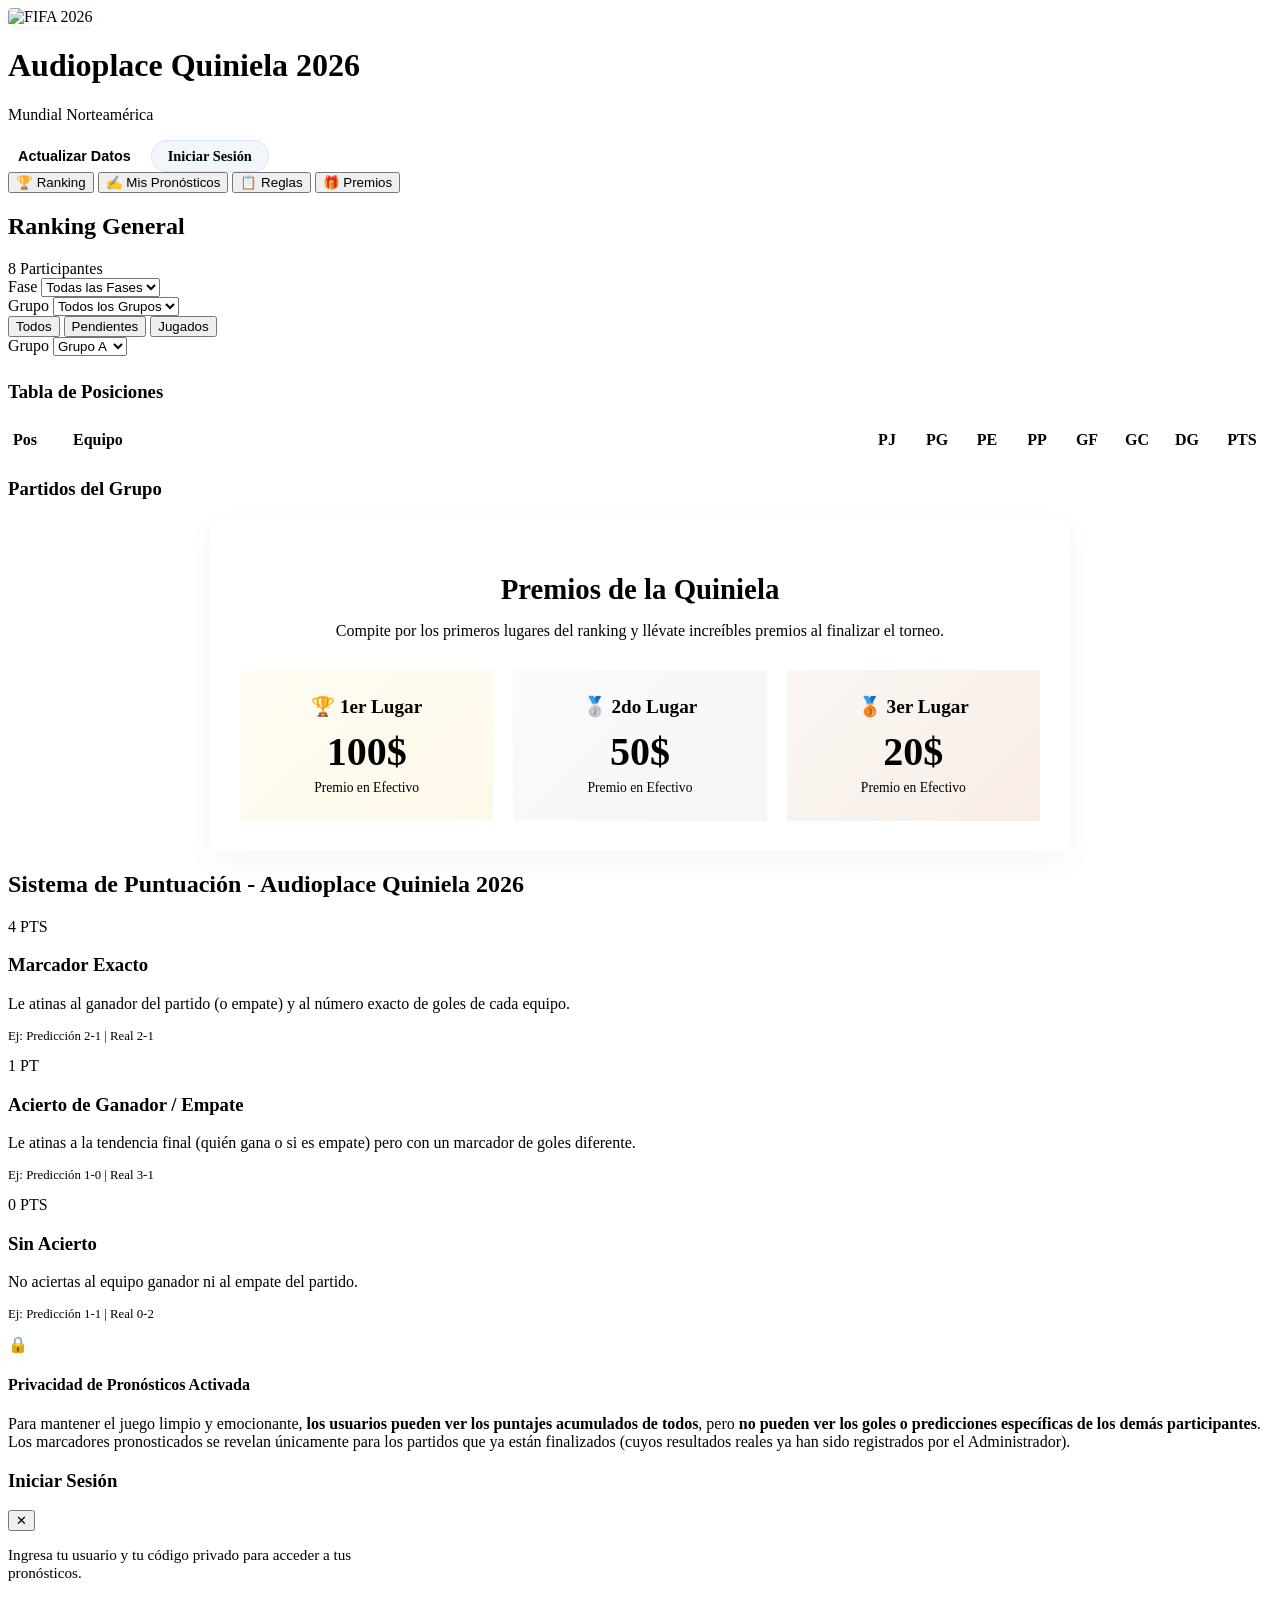
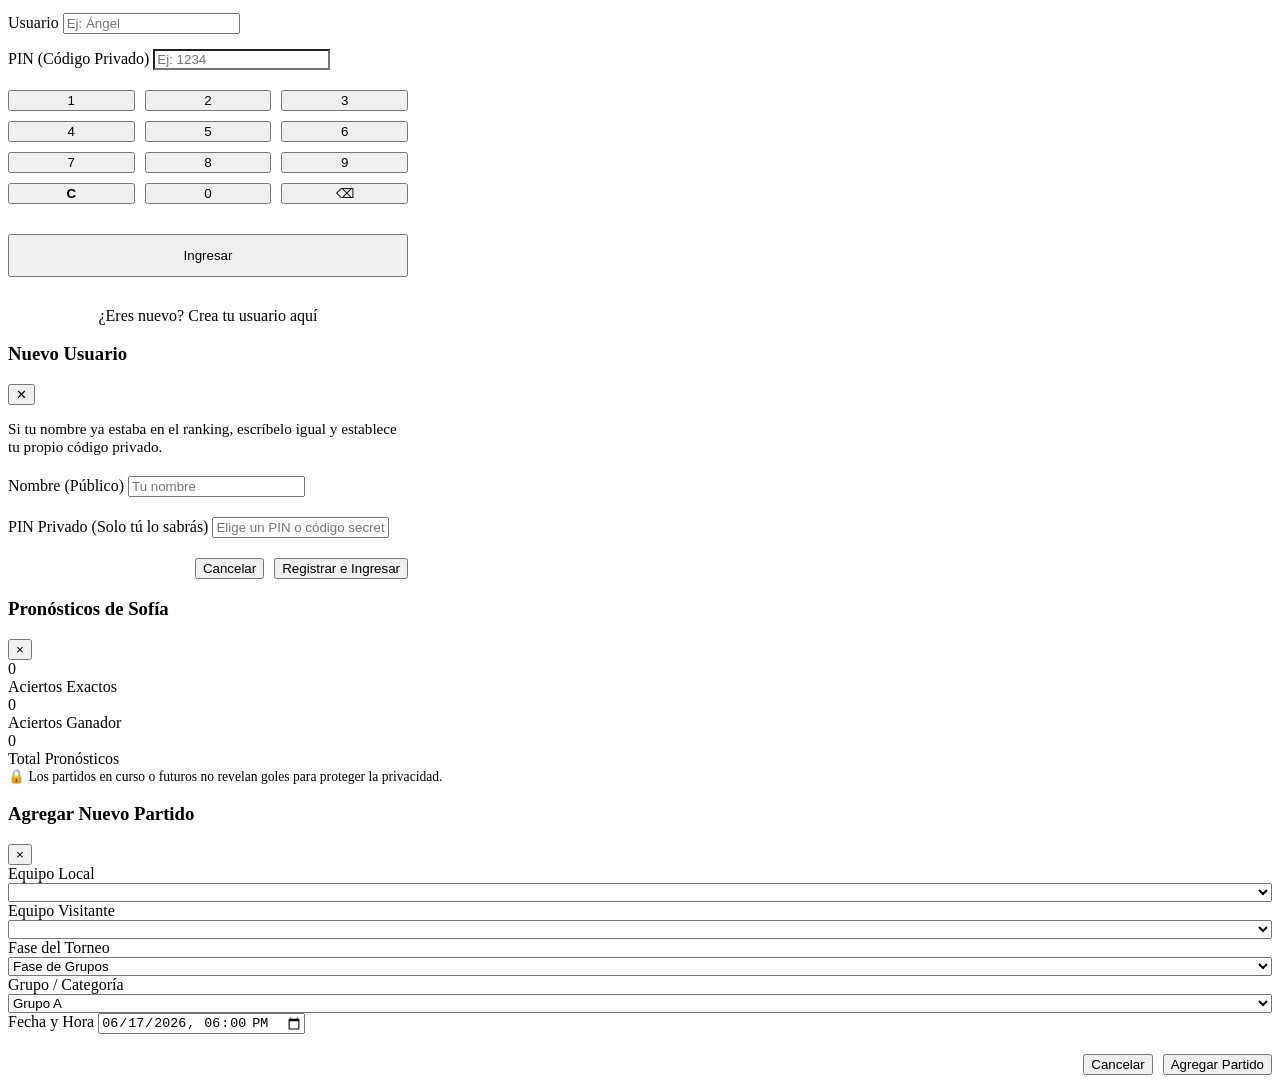
==== index.html @ 572eee49 "Add files via upload" ====
<!DOCTYPE html>
<html lang="es">
<head>
  <meta charset="UTF-8">
  <meta name="viewport" content="width=device-width, initial-scale=1.0">
  <title>Audioplace Quiniela 2026 - Ranking General</title>
  <meta name="description" content="Audioplace Quiniela 2026. Ingresa tus pronósticos y compite con amigos. Ranking privado con resultados en tiempo real.">
  <link rel="stylesheet" href="style.css">
</head>
<body>

  <!-- Header -->
  <header>
    <div class="container header-content">
      <div class="logo-container">
        <img src="logo2026.png" alt="FIFA 2026" style="height: 48px; width: auto; object-fit: contain; border-radius: 4px; box-shadow: 0 2px 8px rgba(0,0,0,0.05);">
        <div class="logo-text">
          <h1>Audioplace Quiniela 2026</h1>
          <p>Mundial Norteamérica</p>
        </div>
      </div>
      
      <div class="user-controls" style="display: flex; gap: 10px; align-items: center;">
        <button class="btn btn-outline" style="border: none; background: transparent; color: var(--accent-blue); padding: 5px 10px;" onclick="syncLiveResults()" title="Sincronizar Resultados con Internet">
          <span id="syncBtnText" style="font-size: 0.9rem; font-weight: 600;">Actualizar Datos</span>
        </button>
        <!-- Controles para usuario NO logueado -->
        <div id="loggedOutControls" style="display: flex; gap: 10px; align-items: center;">
          <div class="user-badge" onclick="openLoginModal()" style="cursor: pointer; background: rgba(2, 86, 214, 0.05); border: 1px solid rgba(2, 86, 214, 0.1); border-radius: 50px; padding: 6px 16px;">
            <span class="user-name" style="font-weight: 600; font-size: 0.9rem;">Iniciar Sesión</span>
          </div>
        </div>
        
        <!-- Controles para usuario logueado -->
        <div id="loggedInControls" style="display: none; gap: 10px; align-items: center;">
          <div class="active-user-badge" id="userBadge" onclick="logoutUser()" title="Cerrar Sesión">
            <span class="user-name" id="currentUserName">Usuario</span>
            <span style="font-size: 0.8rem; color: var(--text-muted); margin-left: 5px;">(Salir)</span>
          </div>
        </div>
      </div>
    </div>
  </header>

  <main class="container">
    <!-- Navegación por pestañas -->
    <nav class="nav-tabs">
      <button class="tab-link active" onclick="switchTab('leaderboard')">🏆 Ranking</button>
      <button class="tab-link" onclick="switchTab('predictions')">✍️ Mis Pronósticos</button>
      <button class="tab-link" id="groupStageTabLink" onclick="switchTab('groupStage')" style="display: none;">📊 Grupos y Fixture</button>
      <button class="tab-link" onclick="switchTab('rules')">📋 Reglas</button>
      <button class="tab-link" id="premiosTabLink" onclick="switchTab('premios')">🎁 Premios</button>
    </nav>

    <!-- PESTAÑA: Leaderboard -->
    <section id="leaderboard" class="tab-content active">
      <div class="leaderboard-container">
        <div class="leaderboard-header">
          <h2>Ranking General</h2>
          <span class="filter-label" id="userCountLabel">8 Participantes</span>
        </div>
        <div class="leaderboard-list" id="leaderboardList">
          <!-- Dinámico en JS -->
        </div>
      </div>
    </section>

    <!-- PESTAÑA: Mis Pronósticos -->
    <section id="predictions" class="tab-content">
      <!-- Filtros -->
      <div class="filters-bar">
        <div class="filter-group">
          <div>
            <label class="filter-label">Fase</label>
            <select class="input-select" id="stageFilter" onchange="filterMatches()">
              <option value="All">Todas las Fases</option>
              <option value="Fase de Grupos">Fase de Grupos</option>
              <option value="Dieciseisavos de Final">Dieciseisavos</option>
            </select>
          </div>
          <div>
            <label class="filter-label">Grupo</label>
            <select class="input-select" id="groupFilter" onchange="filterMatches()">
              <option value="All">Todos los Grupos</option>
              <option value="A">Grupo A</option>
              <option value="B">Grupo B</option>
              <option value="C">Grupo C</option>
              <option value="D">Grupo D</option>
              <option value="E">Grupo E</option>
              <option value="F">Grupo F</option>
              <option value="G">Grupo G</option>
              <option value="H">Grupo H</option>
              <option value="I">Grupo I</option>
              <option value="J">Grupo J</option>
              <option value="K">Grupo K</option>
              <option value="L">Grupo L</option>
              <option value="Eliminatorias">Eliminatorias</option>
            </select>
          </div>
        </div>
        
        <div class="filter-group" id="predictionFilterButtons">
          <button class="btn-filter active" onclick="setPredictionStatusFilter('All', this)">Todos</button>
          <button class="btn-filter" onclick="setPredictionStatusFilter('Pending', this)">Pendientes</button>
          <button class="btn-filter" onclick="setPredictionStatusFilter('Completed', this)">Jugados</button>
        </div>
      </div>

      <!-- Grid de partidos -->
      <div class="matches-grid" id="predictionsGrid">
        <!-- Dinámico en JS -->
      </div>
    </section>

    <!-- PESTAÑA: Fase de Grupos -->
    <section id="groupStage" class="tab-content">
      <!-- Filtros/Selector de Grupo -->
      <div class="filters-bar" style="margin-bottom: 25px;">
        <div class="filter-group">
          <div>
            <label class="filter-label">Grupo</label>
            <select class="input-select" id="groupStageSelector" onchange="renderGroupStageTab()">
              <option value="A">Grupo A</option>
              <option value="B">Grupo B</option>
              <option value="C">Grupo C</option>
              <option value="D">Grupo D</option>
              <option value="E">Grupo E</option>
              <option value="F">Grupo F</option>
              <option value="G">Grupo G</option>
              <option value="H">Grupo H</option>
              <option value="I">Grupo I</option>
              <option value="J">Grupo J</option>
              <option value="K">Grupo K</option>
              <option value="L">Grupo L</option>
            </select>
          </div>
        </div>
      </div>

      <!-- Grid de Posiciones y Partidos -->
      <div class="group-stage-grid">
        <!-- Tabla de Posiciones -->
        <div class="standings-card">
          <div class="card-header" style="margin-bottom: 15px;">
            <h3>Tabla de Posiciones</h3>
          </div>
          <div class="table-responsive" style="overflow-x: auto;">
            <table class="standings-table" style="width: 100%; border-collapse: collapse; text-align: left;">
              <thead>
                <tr style="border-bottom: 2px solid var(--border-color);">
                  <th style="width: 50px; padding: 10px 5px;">Pos</th>
                  <th style="padding: 10px 5px;">Equipo</th>
                  <th style="width: 40px; text-align: center; padding: 10px 5px;" title="Partidos Jugados">PJ</th>
                  <th style="width: 40px; text-align: center; padding: 10px 5px;" title="Victorias">PG</th>
                  <th style="width: 40px; text-align: center; padding: 10px 5px;" title="Empates">PE</th>
                  <th style="width: 40px; text-align: center; padding: 10px 5px;" title="Derrotas">PP</th>
                  <th style="width: 40px; text-align: center; padding: 10px 5px;" title="Goles a Favor">GF</th>
                  <th style="width: 40px; text-align: center; padding: 10px 5px;" title="Goles en Contra">GC</th>
                  <th style="width: 40px; text-align: center; padding: 10px 5px;" title="Diferencia de Goles">DG</th>
                  <th style="width: 50px; text-align: center; padding: 10px 5px; font-weight: 700; color: var(--accent-soccer);" title="Puntos">PTS</th>
                </tr>
              </thead>
              <tbody id="groupStandingsBody">
                <!-- Dinámico en JS -->
              </tbody>
            </table>
          </div>
        </div>

        <!-- Partidos del Grupo -->
        <div class="group-matches-card">
          <div class="card-header" style="margin-bottom: 15px;">
            <h3>Partidos del Grupo</h3>
          </div>
          <div class="group-matches-list" id="groupMatchesList" style="display: flex; flex-direction: column; gap: 12px;">
            <!-- Dinámico en JS -->
          </div>
        </div>
      </div>
    </section>

    <!-- PESTAÑA: Premios -->
    <section id="premios" class="tab-content">
      <div class="premios-container" style="background: var(--bg-secondary); border: 1px solid var(--border-color); border-radius: var(--radius-md); padding: 30px; box-shadow: 0 10px 30px rgba(15, 23, 42, 0.04); max-width: 800px; margin: 0 auto;">
        <h2 style="font-weight: 800; font-size: 1.8rem; text-align: center; margin-bottom: 10px;">Premios de la Quiniela</h2>
        <p style="color: var(--text-secondary); margin-bottom: 30px; text-align: center; font-size: 1rem;">Compite por los primeros lugares del ranking y llévate increíbles premios al finalizar el torneo.</p>
        
        <div class="prize-grid" style="display: grid; grid-template-columns: repeat(auto-fit, minmax(200px, 1fr)); gap: 20px;">
          <!-- 1er Lugar -->
          <div class="prize-card gold" style="background: linear-gradient(135deg, rgba(251, 191, 36, 0.05) 0%, rgba(251, 191, 36, 0.1) 100%); border: 1px solid var(--accent-gold); border-radius: var(--radius-md); padding: 25px; text-align: center; transition: var(--transition);">
            <div class="prize-badge" style="font-size: 1.2rem; font-weight: 800; color: var(--accent-gold); margin-bottom: 10px;">🏆 1er Lugar</div>
            <div class="prize-value" style="font-size: 2.5rem; font-weight: 800; color: var(--text-primary); margin-bottom: 5px;">100$</div>
            <div class="prize-label" style="font-size: 0.85rem; color: var(--text-secondary); font-weight: 500;">Premio en Efectivo</div>
          </div>
          <!-- 2do Lugar -->
          <div class="prize-card silver" style="background: linear-gradient(135deg, rgba(148, 163, 184, 0.05) 0%, rgba(148, 163, 184, 0.1) 100%); border: 1px solid var(--accent-silver); border-radius: var(--radius-md); padding: 25px; text-align: center; transition: var(--transition);">
            <div class="prize-badge" style="font-size: 1.2rem; font-weight: 800; color: var(--accent-silver); margin-bottom: 10px;">🥈 2do Lugar</div>
            <div class="prize-value" style="font-size: 2.5rem; font-weight: 800; color: var(--text-primary); margin-bottom: 5px;">50$</div>
            <div class="prize-label" style="font-size: 0.85rem; color: var(--text-secondary); font-weight: 500;">Premio en Efectivo</div>
          </div>
          <!-- 3er Lugar -->
          <div class="prize-card bronze" style="background: linear-gradient(135deg, rgba(180, 83, 9, 0.05) 0%, rgba(180, 83, 9, 0.1) 100%); border: 1px solid var(--accent-bronze); border-radius: var(--radius-md); padding: 25px; text-align: center; transition: var(--transition);">
            <div class="prize-badge" style="font-size: 1.2rem; font-weight: 800; color: var(--accent-bronze); margin-bottom: 10px;">🥉 3er Lugar</div>
            <div class="prize-value" style="font-size: 2.5rem; font-weight: 800; color: var(--text-primary); margin-bottom: 5px;">20$</div>
            <div class="prize-label" style="font-size: 0.85rem; color: var(--text-secondary); font-weight: 500;">Premio en Efectivo</div>
          </div>
        </div>
      </div>
    </section>

    <!-- PESTAÑA: Reglas -->
    <section id="rules" class="tab-content">
      <div class="rules-container">
        <h2>Sistema de Puntuación - Audioplace Quiniela 2026</h2>
        
        <div class="rules-grid">
          <!-- Regla 4 Puntos -->
          <div class="rule-card">
            <span class="rule-points-badge">4 PTS</span>
            <h3>Marcador Exacto</h3>
            <p>Le atinas al ganador del partido (o empate) y al número exacto de goles de cada equipo.</p>
            <p style="margin-top: 8px; font-size: 0.8rem; color: var(--accent-soccer)">Ej: Predicción 2-1 | Real 2-1</p>
          </div>

          <!-- Regla 1 Punto -->
          <div class="rule-card">
            <span class="rule-points-badge secondary">1 PT</span>
            <h3>Acierto de Ganador / Empate</h3>
            <p>Le atinas a la tendencia final (quién gana o si es empate) pero con un marcador de goles diferente.</p>
            <p style="margin-top: 8px; font-size: 0.8rem; color: var(--accent-blue)">Ej: Predicción 1-0 | Real 3-1</p>
          </div>

          <!-- Regla 0 Puntos -->
          <div class="rule-card">
            <span class="rule-points-badge zero">0 PTS</span>
            <h3>Sin Acierto</h3>
            <p>No aciertas al equipo ganador ni al empate del partido.</p>
            <p style="margin-top: 8px; font-size: 0.8rem; color: var(--accent-red)">Ej: Predicción 1-1 | Real 0-2</p>
          </div>
        </div>

        <!-- Privacidad -->
        <div class="privacy-notice">
          <div class="privacy-notice-icon">🔒</div>
          <div>
            <h4>Privacidad de Pronósticos Activada</h4>
            <p>
              Para mantener el juego limpio y emocionante, <strong>los usuarios pueden ver los puntajes acumulados de todos</strong>, 
              pero <strong>no pueden ver los goles o predicciones específicas de los demás participantes</strong>. 
              Los marcadores pronosticados se revelan únicamente para los partidos que ya están finalizados (cuyos resultados reales ya han sido registrados por el Administrador).
            </p>
          </div>
        </div>
      </div>
    </section>
  </main>

  <!-- MODAL: LOGIN -->
  <div class="modal-overlay" id="loginModal">
    <div class="modal-content" style="max-width: 400px;">
      <div class="modal-header">
        <h3 class="modal-title">Iniciar Sesión</h3>
        <button class="modal-close" onclick="closeModal('loginModal')">✕</button>
      </div>
      <div class="modal-body" style="display: flex; flex-direction: column; gap: 15px;">
        <p style="color: var(--text-light); font-size: 0.95rem;">Ingresa tu usuario y tu código privado para acceder a tus pronósticos.</p>
        
        <div>
          <label class="filter-label">Usuario</label>
          <input type="text" id="loginUsername" class="input-select" placeholder="Ej: Ángel" autocomplete="off">
        </div>
        
        <div>
          <label class="filter-label">PIN (Código Privado)</label>
          <input type="password" id="loginPin" class="input-select" placeholder="Ej: 1234" readonly style="background: var(--bg-primary);">
        </div>
        
        <!-- Tablero Numérico Premium -->
        <div class="pinpad-container" style="margin-top: 5px; margin-bottom: 5px;">
          <div class="pinpad-grid" style="display: grid; grid-template-columns: repeat(3, 1fr); gap: 10px;">
            <button type="button" class="pinpad-btn" onclick="pressPinKey('1')">1</button>
            <button type="button" class="pinpad-btn" onclick="pressPinKey('2')">2</button>
            <button type="button" class="pinpad-btn" onclick="pressPinKey('3')">3</button>
            <button type="button" class="pinpad-btn" onclick="pressPinKey('4')">4</button>
            <button type="button" class="pinpad-btn" onclick="pressPinKey('5')">5</button>
            <button type="button" class="pinpad-btn" onclick="pressPinKey('6')">6</button>
            <button type="button" class="pinpad-btn" onclick="pressPinKey('7')">7</button>
            <button type="button" class="pinpad-btn" onclick="pressPinKey('8')">8</button>
            <button type="button" class="pinpad-btn" onclick="pressPinKey('9')">9</button>
            <button type="button" class="pinpad-btn action" onclick="pressPinKey('clear')" style="color: var(--accent-red); font-weight: 700;">C</button>
            <button type="button" class="pinpad-btn" onclick="pressPinKey('0')">0</button>
            <button type="button" class="pinpad-btn action" onclick="pressPinKey('backspace')">⌫</button>
          </div>
        </div>
        
        <button class="btn-primary" onclick="loginUser()" style="width: 100%; padding: 12px; margin-top: 10px;">Ingresar</button>
        
        <div style="text-align: center; margin-top: 15px;">
          <a href="#" onclick="openRegisterUserFromLogin()" style="color: var(--accent-soccer); text-decoration: none; font-weight: 500;">¿Eres nuevo? Crea tu usuario aquí</a>
        </div>
      </div>
    </div>
  </div>

  <!-- MODAL: REGISTRO DE USUARIO -->
  <div class="modal-overlay" id="registerUserModal">
    <div class="modal-content" style="max-width: 400px;">
      <div class="modal-header">
        <h3 class="modal-title">Nuevo Usuario</h3>
        <button class="modal-close" onclick="closeModal('registerUserModal')">✕</button>
      </div>
      <div class="modal-body">
        <p style="color: var(--text-light); margin-bottom: 20px; font-size: 0.95rem;">Si tu nombre ya estaba en el ranking, escríbelo igual y establece tu propio código privado.</p>
        
        <div style="margin-bottom: 20px;">
          <label class="filter-label">Nombre (Público)</label>
          <input type="text" id="newUsername" class="input-select" placeholder="Tu nombre" autocomplete="off">
        </div>

        <div style="margin-bottom: 20px;">
          <label class="filter-label">PIN Privado (Solo tú lo sabrás)</label>
          <input type="text" id="newUserPin" class="input-select" placeholder="Elige un PIN o código secreto" autocomplete="off">
        </div>
      </div>
      <div class="form-group" style="display: none;">
        <label>Elige tu Avatar Emoji</label>
        <div class="avatar-grid">
          <div class="avatar-option selected" onclick="selectAvatar('⚽', this)">⚽</div>
          <div class="avatar-option" onclick="selectAvatar('🏆', this)">🏆</div>
          <div class="avatar-option" onclick="selectAvatar('🌟', this)">🌟</div>
          <div class="avatar-option" onclick="selectAvatar('🔥', this)">🔥</div>
          <div class="avatar-option" onclick="selectAvatar('🦖', this)">🦖</div>
          <div class="avatar-option" onclick="selectAvatar('🦁', this)">🦁</div>
          <div class="avatar-option" onclick="selectAvatar('🌮', this)">🌮</div>
          <div class="avatar-option" onclick="selectAvatar('⚡', this)">⚡</div>
          <div class="avatar-option" onclick="selectAvatar('😎', this)">😎</div>
          <div class="avatar-option" onclick="selectAvatar('🎮', this)">🎮</div>
        </div>
      </div>
      <div style="margin-top: 20px; display: flex; justify-content: flex-end; gap: 10px;">
        <button class="btn btn-outline" onclick="closeModal('registerUserModal')">Cancelar</button>
        <button class="btn btn-primary" onclick="registerUser()">Registrar e Ingresar</button>
      </div>
    </div>
  </div>

  <!-- MODAL: Detalle de Usuario (Leaderboard Breakdown) -->
  <div class="modal-overlay" id="userStatsModal">
    <div class="modal-content" style="max-width: 600px;">
      <div class="modal-header">
        <h3 id="statsModalTitle">Pronósticos de Sofía</h3>
        <button class="modal-close" onclick="closeModal('userStatsModal')">&times;</button>
      </div>
      <div class="stats-summary">
        <div class="stat-box">
          <div class="stat-value" id="statExactMatches">0</div>
          <div class="stat-label">Aciertos Exactos</div>
        </div>
        <div class="stat-box">
          <div class="stat-value blue" id="statOutcomeMatches">0</div>
          <div class="stat-label">Aciertos Ganador</div>
        </div>
        <div class="stat-box">
          <div class="stat-value" style="color: var(--text-muted);" id="statTotalMatches">0</div>
          <div class="stat-label">Total Pronósticos</div>
        </div>
      </div>
      
      <div style="margin-bottom: 12px; font-size: 0.85rem; color: var(--accent-blue); display: flex; align-items: center; gap: 6px;">
        <span>🔒 Los partidos en curso o futuros no revelan goles para proteger la privacidad.</span>
      </div>
      
      <div class="stats-match-list" id="statsMatchList">
        <!-- Dinámico en JS -->
      </div>
    </div>
  </div>

  <!-- MODAL: Agregar Partido (Admin) -->
  <div class="modal-overlay" id="addMatchModal">
    <div class="modal-content">
      <div class="modal-header">
        <h3>Agregar Nuevo Partido</h3>
        <button class="modal-close" onclick="closeModal('addMatchModal')">&times;</button>
      </div>
      <div class="form-group">
        <label for="newMatchHome">Equipo Local</label>
        <select class="input-select" id="newMatchHome" style="width: 100%;"></select>
      </div>
      <div class="form-group">
        <label for="newMatchAway">Equipo Visitante</label>
        <select class="input-select" id="newMatchAway" style="width: 100%;"></select>
      </div>
      <div class="form-group">
        <label for="newMatchStage">Fase del Torneo</label>
        <select class="input-select" id="newMatchStage" style="width: 100%;">
          <option value="Fase de Grupos">Fase de Grupos</option>
          <option value="Dieciseisavos de Final">Dieciseisavos de Final</option>
          <option value="Octavos de Final">Octavos de Final</option>
          <option value="Cuartos de Final">Cuartos de Final</option>
          <option value="Semifinal">Semifinal</option>
          <option value="Tercer Puesto">Tercer Puesto</option>
          <option value="Final">Final</option>
        </select>
      </div>
      <div class="form-group">
        <label for="newMatchGroup">Grupo / Categoría</label>
        <select class="input-select" id="newMatchGroup" style="width: 100%;">
          <option value="A">Grupo A</option>
          <option value="B">Grupo B</option>
          <option value="C">Grupo C</option>
          <option value="D">Grupo D</option>
          <option value="E">Grupo E</option>
          <option value="F">Grupo F</option>
          <option value="G">Grupo G</option>
          <option value="H">Grupo H</option>
          <option value="I">Grupo I</option>
          <option value="J">Grupo J</option>
          <option value="K">Grupo K</option>
          <option value="L">Grupo L</option>
          <option value="Eliminatorias">Eliminatorias</option>
        </select>
      </div>
      <div class="form-group">
        <label for="newMatchDate">Fecha y Hora</label>
        <input type="datetime-local" id="newMatchDate" class="input-text" value="2026-06-17T18:00">
      </div>
      <div style="margin-top: 20px; display: flex; justify-content: flex-end; gap: 10px;">
        <button class="btn btn-outline" onclick="closeModal('addMatchModal')">Cancelar</button>
        <button class="btn btn-primary" onclick="addNewMatch()">Agregar Partido</button>
      </div>
    </div>
  </div>

  <script src="data.js"></script>
  <script src="app.js"></script>
</body>
</html>
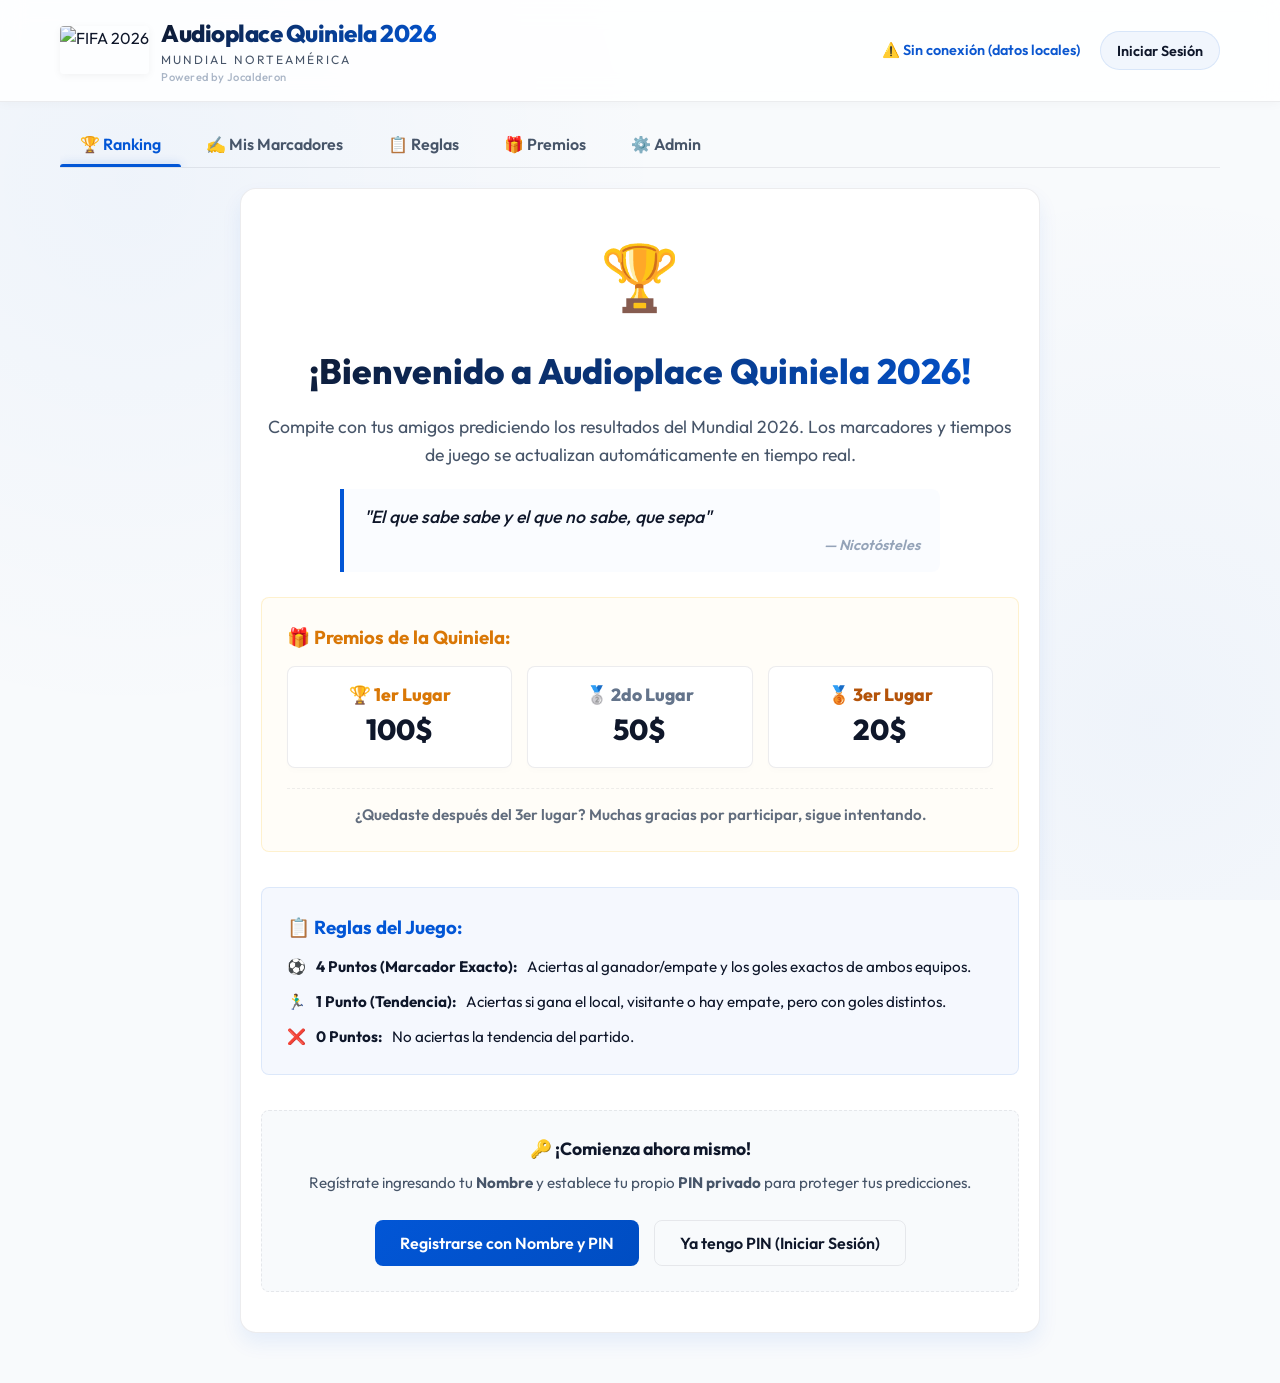
==== commit e80abc33: "feat: implement theme toggle, country flags, and admin management with improved data synchronization" ====
--- a/index.html
+++ b/index.html
@@ -16,7 +16,8 @@
         <img src="logo2026.png" alt="FIFA 2026" style="height: 48px; width: auto; object-fit: contain; border-radius: 4px; box-shadow: 0 2px 8px rgba(0,0,0,0.05);">
         <div class="logo-text">
           <h1>Audioplace Quiniela 2026</h1>
-          <p>Mundial Norteamérica</p>
+          <p style="margin: 0;">Mundial Norteamérica</p>
+          <span style="font-size: 0.7rem; color: var(--text-muted); display: block; font-weight: 500; opacity: 0.8; letter-spacing: 0.5px;">Powered by Jocalderon</span>
         </div>
       </div>
       
@@ -38,6 +39,8 @@
             <span style="font-size: 0.8rem; color: var(--text-muted); margin-left: 5px;">(Salir)</span>
           </div>
         </div>
+
+        
       </div>
     </div>
   </header>
@@ -46,10 +49,11 @@
     <!-- Navegación por pestañas -->
     <nav class="nav-tabs">
       <button class="tab-link active" onclick="switchTab('leaderboard')">🏆 Ranking</button>
-      <button class="tab-link" onclick="switchTab('predictions')">✍️ Mis Pronósticos</button>
+      <button class="tab-link" onclick="switchTab('predictions')">✍️ Mis Marcadores</button>
       <button class="tab-link" id="groupStageTabLink" onclick="switchTab('groupStage')" style="display: none;">📊 Grupos y Fixture</button>
       <button class="tab-link" onclick="switchTab('rules')">📋 Reglas</button>
       <button class="tab-link" id="premiosTabLink" onclick="switchTab('premios')">🎁 Premios</button>
+      <button class="tab-link" onclick="window.location.href='admin.html'">⚙️ Admin</button>
     </nav>
 
     <!-- PESTAÑA: Leaderboard -->
@@ -67,47 +71,68 @@
 
     <!-- PESTAÑA: Mis Pronósticos -->
     <section id="predictions" class="tab-content">
-      <!-- Filtros -->
-      <div class="filters-bar">
-        <div class="filter-group">
-          <div>
-            <label class="filter-label">Fase</label>
-            <select class="input-select" id="stageFilter" onchange="filterMatches()">
-              <option value="All">Todas las Fases</option>
-              <option value="Fase de Grupos">Fase de Grupos</option>
-              <option value="Dieciseisavos de Final">Dieciseisavos</option>
-            </select>
-          </div>
-          <div>
-            <label class="filter-label">Grupo</label>
-            <select class="input-select" id="groupFilter" onchange="filterMatches()">
-              <option value="All">Todos los Grupos</option>
-              <option value="A">Grupo A</option>
-              <option value="B">Grupo B</option>
-              <option value="C">Grupo C</option>
-              <option value="D">Grupo D</option>
-              <option value="E">Grupo E</option>
-              <option value="F">Grupo F</option>
-              <option value="G">Grupo G</option>
-              <option value="H">Grupo H</option>
-              <option value="I">Grupo I</option>
-              <option value="J">Grupo J</option>
-              <option value="K">Grupo K</option>
-              <option value="L">Grupo L</option>
-              <option value="Eliminatorias">Eliminatorias</option>
-            </select>
-          </div>
-        </div>
-        
-        <div class="filter-group" id="predictionFilterButtons">
-          <button class="btn-filter active" onclick="setPredictionStatusFilter('All', this)">Todos</button>
-          <button class="btn-filter" onclick="setPredictionStatusFilter('Pending', this)">Pendientes</button>
-          <button class="btn-filter" onclick="setPredictionStatusFilter('Completed', this)">Jugados</button>
-        </div>
-      </div>
-
-      <!-- Grid de partidos -->
-      <div class="matches-grid" id="predictionsGrid">
+      <div id="predictionsContent">
+        <!-- Reglamento de Marcadores -->
+        <div style="background: rgba(2, 86, 214, 0.02); border: 1px solid var(--border-color); border-radius: var(--radius-md); padding: 20px; margin-bottom: 25px;">
+          <h4 style="color: var(--accent-soccer); font-weight: 700; margin-bottom: 12px; font-size: 1rem; display: flex; align-items: center; gap: 8px;">
+            📋 Normas de Registro de Marcadores:
+          </h4>
+          <ol style="margin: 0; padding-left: 20px; display: flex; flex-direction: column; gap: 10px; font-size: 0.9rem; line-height: 1.5; color: var(--text-secondary);">
+            <li><strong>Límite de Tiempo:</strong> Tendrás oportunidad de registrar o modificar tu pronóstico hasta <strong>exactamente 1 hora antes</strong> de la hora programada para el inicio de cada encuentro. Pasado este límite, el partido se bloqueará automáticamente y quedará registrado de forma definitiva como "Sin Pronosticar" (0 puntos).</li>
+            <li><strong>Bloqueo Definitivo de Edición:</strong> Debes analizar minuciosamente el marcador antes de ingresarlo. Una vez que hagas clic en el botón "Guardar Pronóstico" y confirmes tu selección, <strong>el marcador no podrá volver a ser editado ni modificado</strong> bajo ninguna circunstancia.</li>
+          </ol>
+        </div>
+
+        <!-- Filtros -->
+        <div class="filters-bar">
+          <div class="filter-group">
+            <div>
+              <label class="filter-label">Fase</label>
+              <select class="input-select" id="stageFilter" onchange="renderPredictions()">
+                <option value="All">Todas las Fases</option>
+                <option value="Fase de Grupos">Fase de Grupos</option>
+                <option value="Dieciseisavos de Final">Dieciseisavos de Final</option>
+                <option value="Octavos de Final">Octavos de Final</option>
+                <option value="Cuartos de Final">Cuartos de Final</option>
+                <option value="Semifinales">Semifinales</option>
+                <option value="Tercer Puesto">Tercer Puesto</option>
+                <option value="Final">Final</option>
+              </select>
+            </div>
+            <div>
+              <label class="filter-label">Grupo</label>
+              <select class="input-select" id="groupFilter" onchange="filterMatches()">
+                <option value="All">Todos los Grupos</option>
+                <option value="A">Grupo A</option>
+                <option value="B">Grupo B</option>
+                <option value="C">Grupo C</option>
+                <option value="D">Grupo D</option>
+                <option value="E">Grupo E</option>
+                <option value="F">Grupo F</option>
+                <option value="G">Grupo G</option>
+                <option value="H">Grupo H</option>
+                <option value="I">Grupo I</option>
+                <option value="J">Grupo J</option>
+                <option value="K">Grupo K</option>
+                <option value="L">Grupo L</option>
+                <option value="Eliminatorias">Eliminatorias</option>
+              </select>
+            </div>
+          </div>
+          
+          <div class="filter-group" id="predictionFilterButtons">
+            <button class="btn-filter active" onclick="setPredictionStatusFilter('All', this)">Todos</button>
+            <button class="btn-filter" onclick="setPredictionStatusFilter('Pending', this)">Pendientes</button>
+            <button class="btn-filter" onclick="setPredictionStatusFilter('Completed', this)">Jugados</button>
+          </div>
+        </div>
+
+        <!-- Grid de partidos -->
+        <div class="matches-grid" id="predictionsGrid">
+          <!-- Dinámico en JS -->
+        </div>
+      </div>
+      <div id="predictionsPrivateMessage" style="display: none;">
         <!-- Dinámico en JS -->
       </div>
     </section>
@@ -116,24 +141,20 @@
     <section id="groupStage" class="tab-content">
       <!-- Filtros/Selector de Grupo -->
       <div class="filters-bar" style="margin-bottom: 25px;">
-        <div class="filter-group">
-          <div>
-            <label class="filter-label">Grupo</label>
-            <select class="input-select" id="groupStageSelector" onchange="renderGroupStageTab()">
-              <option value="A">Grupo A</option>
-              <option value="B">Grupo B</option>
-              <option value="C">Grupo C</option>
-              <option value="D">Grupo D</option>
-              <option value="E">Grupo E</option>
-              <option value="F">Grupo F</option>
-              <option value="G">Grupo G</option>
-              <option value="H">Grupo H</option>
-              <option value="I">Grupo I</option>
-              <option value="J">Grupo J</option>
-              <option value="K">Grupo K</option>
-              <option value="L">Grupo L</option>
-            </select>
-          </div>
+        <div class="filter-group" id="groupStageSelectorContainer" style="display: flex; flex-direction: row; flex-wrap: wrap; gap: 8px; align-items: center; justify-content: flex-start; width: 100%;">
+          <span class="filter-label" style="margin-right: 8px;">Grupo</span>
+          <button class="btn-filter active" onclick="selectGroupTab('A', this)">A</button>
+          <button class="btn-filter" onclick="selectGroupTab('B', this)">B</button>
+          <button class="btn-filter" onclick="selectGroupTab('C', this)">C</button>
+          <button class="btn-filter" onclick="selectGroupTab('D', this)">D</button>
+          <button class="btn-filter" onclick="selectGroupTab('E', this)">E</button>
+          <button class="btn-filter" onclick="selectGroupTab('F', this)">F</button>
+          <button class="btn-filter" onclick="selectGroupTab('G', this)">G</button>
+          <button class="btn-filter" onclick="selectGroupTab('H', this)">H</button>
+          <button class="btn-filter" onclick="selectGroupTab('I', this)">I</button>
+          <button class="btn-filter" onclick="selectGroupTab('J', this)">J</button>
+          <button class="btn-filter" onclick="selectGroupTab('K', this)">K</button>
+          <button class="btn-filter" onclick="selectGroupTab('L', this)">L</button>
         </div>
       </div>
 
@@ -190,64 +211,94 @@
           <div class="prize-card gold" style="background: linear-gradient(135deg, rgba(251, 191, 36, 0.05) 0%, rgba(251, 191, 36, 0.1) 100%); border: 1px solid var(--accent-gold); border-radius: var(--radius-md); padding: 25px; text-align: center; transition: var(--transition);">
             <div class="prize-badge" style="font-size: 1.2rem; font-weight: 800; color: var(--accent-gold); margin-bottom: 10px;">🏆 1er Lugar</div>
             <div class="prize-value" style="font-size: 2.5rem; font-weight: 800; color: var(--text-primary); margin-bottom: 5px;">100$</div>
-            <div class="prize-label" style="font-size: 0.85rem; color: var(--text-secondary); font-weight: 500;">Premio en Efectivo</div>
           </div>
           <!-- 2do Lugar -->
           <div class="prize-card silver" style="background: linear-gradient(135deg, rgba(148, 163, 184, 0.05) 0%, rgba(148, 163, 184, 0.1) 100%); border: 1px solid var(--accent-silver); border-radius: var(--radius-md); padding: 25px; text-align: center; transition: var(--transition);">
             <div class="prize-badge" style="font-size: 1.2rem; font-weight: 800; color: var(--accent-silver); margin-bottom: 10px;">🥈 2do Lugar</div>
             <div class="prize-value" style="font-size: 2.5rem; font-weight: 800; color: var(--text-primary); margin-bottom: 5px;">50$</div>
-            <div class="prize-label" style="font-size: 0.85rem; color: var(--text-secondary); font-weight: 500;">Premio en Efectivo</div>
           </div>
           <!-- 3er Lugar -->
           <div class="prize-card bronze" style="background: linear-gradient(135deg, rgba(180, 83, 9, 0.05) 0%, rgba(180, 83, 9, 0.1) 100%); border: 1px solid var(--accent-bronze); border-radius: var(--radius-md); padding: 25px; text-align: center; transition: var(--transition);">
             <div class="prize-badge" style="font-size: 1.2rem; font-weight: 800; color: var(--accent-bronze); margin-bottom: 10px;">🥉 3er Lugar</div>
             <div class="prize-value" style="font-size: 2.5rem; font-weight: 800; color: var(--text-primary); margin-bottom: 5px;">20$</div>
-            <div class="prize-label" style="font-size: 0.85rem; color: var(--text-secondary); font-weight: 500;">Premio en Efectivo</div>
-          </div>
+          </div>
+        </div>
+        
+        <div style="margin-top: 35px; text-align: center; font-size: 1.05rem; color: var(--text-secondary); font-weight: 600; padding-top: 25px; border-top: 1px dashed var(--border-color); opacity: 0.9;">
+          ¿Quedaste después del 3er lugar? Muchas gracias por participar, sigue intentando.
         </div>
       </div>
     </section>
 
     <!-- PESTAÑA: Reglas -->
     <section id="rules" class="tab-content">
-      <div class="rules-container">
-        <h2>Sistema de Puntuación - Audioplace Quiniela 2026</h2>
-        
-        <div class="rules-grid">
-          <!-- Regla 4 Puntos -->
-          <div class="rule-card">
-            <span class="rule-points-badge">4 PTS</span>
-            <h3>Marcador Exacto</h3>
-            <p>Le atinas al ganador del partido (o empate) y al número exacto de goles de cada equipo.</p>
-            <p style="margin-top: 8px; font-size: 0.8rem; color: var(--accent-soccer)">Ej: Predicción 2-1 | Real 2-1</p>
-          </div>
-
-          <!-- Regla 1 Punto -->
-          <div class="rule-card">
-            <span class="rule-points-badge secondary">1 PT</span>
-            <h3>Acierto de Ganador / Empate</h3>
-            <p>Le atinas a la tendencia final (quién gana o si es empate) pero con un marcador de goles diferente.</p>
-            <p style="margin-top: 8px; font-size: 0.8rem; color: var(--accent-blue)">Ej: Predicción 1-0 | Real 3-1</p>
-          </div>
-
-          <!-- Regla 0 Puntos -->
-          <div class="rule-card">
-            <span class="rule-points-badge zero">0 PTS</span>
-            <h3>Sin Acierto</h3>
-            <p>No aciertas al equipo ganador ni al empate del partido.</p>
-            <p style="margin-top: 8px; font-size: 0.8rem; color: var(--accent-red)">Ej: Predicción 1-1 | Real 0-2</p>
-          </div>
-        </div>
-
-        <!-- Privacidad -->
-        <div class="privacy-notice">
-          <div class="privacy-notice-icon">🔒</div>
-          <div>
-            <h4>Privacidad de Pronósticos Activada</h4>
-            <p>
-              Para mantener el juego limpio y emocionante, <strong>los usuarios pueden ver los puntajes acumulados de todos</strong>, 
-              pero <strong>no pueden ver los goles o predicciones específicas de los demás participantes</strong>. 
-              Los marcadores pronosticados se revelan únicamente para los partidos que ya están finalizados (cuyos resultados reales ya han sido registrados por el Administrador).
+      <div class="rules-container" style="background: var(--bg-secondary); border: 1px solid var(--border-color); border-radius: var(--radius-md); padding: 35px; box-shadow: 0 10px 30px rgba(15, 23, 42, 0.03); max-width: 900px; margin: 0 auto;">
+        <h2 style="font-size: 2.2rem; font-weight: 800; text-align: center; margin-bottom: 30px; background: linear-gradient(135deg, var(--text-primary) 0%, var(--accent-soccer) 100%); -webkit-background-clip: text; -webkit-text-fill-color: transparent;">Reglamento Oficial - Quiniela 2026</h2>
+        
+        <div style="display: flex; flex-direction: column; gap: 25px;">
+          <!-- REGLA 1 -->
+          <div style="background: var(--bg-primary); border: 1px solid var(--border-color); border-radius: var(--radius-md); padding: 25px;">
+            <div style="display: flex; align-items: center; gap: 12px; margin-bottom: 20px;">
+              <span style="background: var(--accent-soccer); color: #fff; width: 32px; height: 32px; border-radius: 50%; display: flex; align-items: center; justify-content: center; font-weight: 800; font-size: 0.95rem;">1</span>
+              <h3 style="font-size: 1.3rem; font-weight: 700; margin: 0; color: var(--text-primary);">Sistema de Puntuación</h3>
+            </div>
+            <p style="color: var(--text-secondary); margin-bottom: 20px; font-size: 0.95rem;">Los puntos correspondientes se asignarán tras la finalización de cada partido y el registro oficial de los marcadores por parte del Administrador, de acuerdo con los siguientes criterios:</p>
+            
+            <div style="display: grid; grid-template-columns: repeat(auto-fit, minmax(220px, 1fr)); gap: 15px; margin-bottom: 0;">
+              <!-- 4 Puntos -->
+              <div class="rule-card" style="background: var(--bg-secondary); border: 1px solid var(--border-color); border-radius: var(--radius-sm); padding: 20px; text-align: center; box-shadow: 0 2px 8px rgba(0,0,0,0.01);">
+                <span class="rule-points-badge" style="background: rgba(2, 86, 214, 0.08); color: var(--accent-soccer); font-weight: 800; padding: 4px 12px; border-radius: 6px; font-size: 1.1rem; display: inline-block; margin-bottom: 12px;">+4 PUNTOS</span>
+                <h4 style="font-weight: 700; margin-bottom: 8px; font-size: 1rem;">Marcador Exacto</h4>
+                <p style="font-size: 0.85rem; color: var(--text-secondary); line-height: 1.4;">El participante predice con total exactitud el resultado final del encuentro, incluyendo los goles de ambos equipos.</p>
+                <div style="font-size: 0.8rem; font-weight: 600; color: var(--accent-soccer); margin-top: 10px; background: rgba(2, 86, 214, 0.04); padding: 4px; border-radius: 4px;">Ej: Predicción 2-1 | Real 2-1</div>
+              </div>
+              <!-- 1 Punto -->
+              <div class="rule-card" style="background: var(--bg-secondary); border: 1px solid var(--border-color); border-radius: var(--radius-sm); padding: 20px; text-align: center; box-shadow: 0 2px 8px rgba(0,0,0,0.01);">
+                <span class="rule-points-badge secondary" style="background: rgba(11, 87, 208, 0.08); color: var(--accent-blue); font-weight: 800; padding: 4px 12px; border-radius: 6px; font-size: 1.1rem; display: inline-block; margin-bottom: 12px;">+1 PUNTO</span>
+                <h4 style="font-weight: 700; margin-bottom: 8px; font-size: 1rem;">Acierto de Tendencia</h4>
+                <p style="font-size: 0.85rem; color: var(--text-secondary); line-height: 1.4;">El participante predice de forma correcta al ganador del encuentro (o el empate), pero con una diferencia de goles distinta a la real.</p>
+                <div style="font-size: 0.8rem; font-weight: 600; color: var(--accent-blue); margin-top: 10px; background: rgba(11, 87, 208, 0.04); padding: 4px; border-radius: 4px;">Ej: Predicción 1-0 | Real 3-1</div>
+              </div>
+              <!-- 0 Puntos -->
+              <div class="rule-card" style="background: var(--bg-secondary); border: 1px solid var(--border-color); border-radius: var(--radius-sm); padding: 20px; text-align: center; box-shadow: 0 2px 8px rgba(0,0,0,0.01);">
+                <span class="rule-points-badge zero" style="background: rgba(220, 38, 38, 0.08); color: var(--accent-red); font-weight: 800; padding: 4px 12px; border-radius: 6px; font-size: 1.1rem; display: inline-block; margin-bottom: 12px;">0 PUNTOS</span>
+                <h4 style="font-weight: 700; margin-bottom: 8px; font-size: 1rem;">Sin Acierto</h4>
+                <p style="font-size: 0.85rem; color: var(--text-secondary); line-height: 1.4;">El participante no logra predecir la tendencia final del encuentro ni el marcador de goles exacto.</p>
+                <div style="font-size: 0.8rem; font-weight: 600; color: var(--accent-red); margin-top: 10px; background: rgba(220, 38, 38, 0.04); padding: 4px; border-radius: 4px;">Ej: Predicción 1-1 | Real 0-2</div>
+              </div>
+            </div>
+          </div>
+
+          <!-- REGLA 2 -->
+          <div style="background: var(--bg-primary); border: 1px solid var(--border-color); border-radius: var(--radius-md); padding: 25px;">
+            <div style="display: flex; align-items: center; gap: 12px; margin-bottom: 12px;">
+              <span style="background: var(--accent-soccer); color: #fff; width: 32px; height: 32px; border-radius: 50%; display: flex; align-items: center; justify-content: center; font-weight: 800; font-size: 0.95rem;">2</span>
+              <h3 style="font-size: 1.3rem; font-weight: 700; margin: 0; color: var(--text-primary);">Límite para el Registro de Pronósticos (1 Hora Antes)</h3>
+            </div>
+            <p style="color: var(--text-secondary); font-size: 0.95rem; line-height: 1.6; margin: 0;">
+              El plazo límite para la inserción o modificación de cualquier pronóstico vencerá de forma improrrogable <strong>una (1) hora antes del inicio oficial programado</strong> de cada encuentro. Transcurrido dicho tiempo, el sistema bloqueará los controles de acceso del partido automáticamente. Si no se registra ningún marcador dentro del término establecido, el partido se calificará como <strong>"Sin Pronosticar" (0 puntos)</strong>.
+            </p>
+          </div>
+
+          <!-- REGLA 3 -->
+          <div style="background: var(--bg-primary); border: 1px solid var(--border-color); border-radius: var(--radius-md); padding: 25px;">
+            <div style="display: flex; align-items: center; gap: 12px; margin-bottom: 12px;">
+              <span style="background: var(--accent-soccer); color: #fff; width: 32px; height: 32px; border-radius: 50%; display: flex; align-items: center; justify-content: center; font-weight: 800; font-size: 0.95rem;">3</span>
+              <h3 style="font-size: 1.3rem; font-weight: 700; margin: 0; color: var(--text-primary);">Confirmación y Bloqueo Definitivo</h3>
+            </div>
+            <p style="color: var(--text-secondary); font-size: 0.95rem; line-height: 1.6; margin: 0;">
+              Al ingresar un marcador y pulsar el botón <strong>"Guardar Pronóstico"</strong>, el sistema solicitará una confirmación definitiva. Una vez aprobado por el usuario, <strong>el pronóstico se consolidará de manera irreversible y no se admitirá ningún tipo de edición ni corrección posterior</strong> bajo ninguna circunstancia.
+            </p>
+          </div>
+
+          <!-- REGLA 4 -->
+          <div style="background: var(--bg-primary); border: 1px solid var(--border-color); border-radius: var(--radius-md); padding: 25px;">
+            <div style="display: flex; align-items: center; gap: 12px; margin-bottom: 12px;">
+              <span style="background: var(--accent-soccer); color: #fff; width: 32px; height: 32px; border-radius: 50%; display: flex; align-items: center; justify-content: center; font-weight: 800; font-size: 0.95rem;">4</span>
+              <h3 style="font-size: 1.3rem; font-weight: 700; margin: 0; color: var(--text-primary);">Confidencialidad de los Pronósticos</h3>
+            </div>
+            <p style="color: var(--text-secondary); font-size: 0.95rem; line-height: 1.6; margin: 0;">
+              Con el objeto de preservar la transparencia del certamen y evitar conductas especulativas, <strong>los marcadores predichos por cada participante se mantendrán estrictamente confidenciales</strong> y no serán visibles para otros usuarios. Los detalles individuales solo se liberarán al público general tras el término del partido y una vez registrado el resultado definitivo del encuentro en el sistema.
             </p>
           </div>
         </div>
@@ -309,17 +360,35 @@
         <h3 class="modal-title">Nuevo Usuario</h3>
         <button class="modal-close" onclick="closeModal('registerUserModal')">✕</button>
       </div>
-      <div class="modal-body">
-        <p style="color: var(--text-light); margin-bottom: 20px; font-size: 0.95rem;">Si tu nombre ya estaba en el ranking, escríbelo igual y establece tu propio código privado.</p>
-        
-        <div style="margin-bottom: 20px;">
+      <div class="modal-body" style="display: flex; flex-direction: column; gap: 15px;">
+        <p style="color: var(--text-light); font-size: 0.95rem;">Si tu nombre ya estaba en el ranking, escríbelo igual y establece tu propio código privado.</p>
+        
+        <div>
           <label class="filter-label">Nombre (Público)</label>
           <input type="text" id="newUsername" class="input-select" placeholder="Tu nombre" autocomplete="off">
         </div>
 
-        <div style="margin-bottom: 20px;">
+        <div>
           <label class="filter-label">PIN Privado (Solo tú lo sabrás)</label>
-          <input type="text" id="newUserPin" class="input-select" placeholder="Elige un PIN o código secreto" autocomplete="off">
+          <input type="password" id="newUserPin" class="input-select" placeholder="Ej: 1234" readonly style="background: var(--bg-primary);">
+        </div>
+        
+        <!-- Tablero Numérico para Registro -->
+        <div class="pinpad-container" style="margin-top: 5px; margin-bottom: 5px;">
+          <div class="pinpad-grid" style="display: grid; grid-template-columns: repeat(3, 1fr); gap: 10px;">
+            <button type="button" class="pinpad-btn" onclick="pressRegisterPinKey('1')">1</button>
+            <button type="button" class="pinpad-btn" onclick="pressRegisterPinKey('2')">2</button>
+            <button type="button" class="pinpad-btn" onclick="pressRegisterPinKey('3')">3</button>
+            <button type="button" class="pinpad-btn" onclick="pressRegisterPinKey('4')">4</button>
+            <button type="button" class="pinpad-btn" onclick="pressRegisterPinKey('5')">5</button>
+            <button type="button" class="pinpad-btn" onclick="pressRegisterPinKey('6')">6</button>
+            <button type="button" class="pinpad-btn" onclick="pressRegisterPinKey('7')">7</button>
+            <button type="button" class="pinpad-btn" onclick="pressRegisterPinKey('8')">8</button>
+            <button type="button" class="pinpad-btn" onclick="pressRegisterPinKey('9')">9</button>
+            <button type="button" class="pinpad-btn action" onclick="pressRegisterPinKey('clear')" style="color: var(--accent-red); font-weight: 700;">C</button>
+            <button type="button" class="pinpad-btn" onclick="pressRegisterPinKey('0')">0</button>
+            <button type="button" class="pinpad-btn action" onclick="pressRegisterPinKey('backspace')">⌫</button>
+          </div>
         </div>
       </div>
       <div class="form-group" style="display: none;">
@@ -432,7 +501,7 @@
     </div>
   </div>
 
-  <script src="data.js"></script>
-  <script src="app.js"></script>
+  <script src="data.js?v=6"></script>
+  <script src="app.js?v=6"></script>
 </body>
 </html>
--- a/style.css
+++ b/style.css
@@ -0,0 +1,1426 @@
+/* Estilos de Diseño Premium - Quiniela Mundial 2026 */
+@import url('https://fonts.googleapis.com/css2?family=Outfit:wght@300;400;500;600;700;800&display=swap');
+
+:root {
+  --bg-primary: #f8fafc; /* Blanco suave */
+  --bg-secondary: #ffffff; /* Blanco puro */
+  --bg-card: #ffffff;
+  --bg-card-hover: #f1f5f9; /* Gris muy claro */
+  --border-color: rgba(15, 23, 42, 0.08);
+  --border-glow: rgba(2, 86, 214, 0.15);
+  
+  --text-primary: #0f172a; /* Slate oscuro */
+  --text-secondary: #475569; /* Slate medio */
+  --text-muted: #94a3b8; /* Slate claro */
+  
+  --accent-soccer: #0256d6; /* Azul deportivo brillante */
+  --accent-gold: #d97706; /* Oro adaptado a fondo blanco */
+  --accent-silver: #64748b;
+  --accent-bronze: #b45309;
+  --accent-blue: #0b57d0;
+  --accent-red: #dc2626; /* Rojo adaptado */
+  
+  --font-family: 'Outfit', sans-serif;
+  --radius-sm: 8px;
+  --radius-md: 16px;
+  --radius-lg: 24px;
+  --shadow-glow: 0 10px 20px rgba(2, 86, 214, 0.08);
+  --transition: all 0.3s cubic-bezier(0.4, 0, 0.2, 1);
+}
+
+body.dark-theme {
+  --bg-primary: #0b0f19; /* Fondo principal más oscuro */
+  --bg-secondary: #172033; /* Fondo de contenedor más diferenciado */
+  --bg-card: #1f2a40; /* Fondo de tarjeta claro */
+  --bg-card-hover: #2a3954; /* Hover de tarjeta */
+  --border-color: rgba(255, 255, 255, 0.15); /* Bordes más marcados y nítidos */
+  --border-glow: rgba(59, 130, 246, 0.45); /* Brillo más vibrante */
+  
+  --text-primary: #ffffff; /* Texto principal en blanco puro */
+  --text-secondary: #e2e8f0; /* Texto secundario de alta legibilidad */
+  --text-muted: #94a3b8; /* Gris medio para texto silenciado */
+  
+  --accent-soccer: #3b82f6;
+  --accent-gold: #fbbf24;
+  --accent-silver: #cbd5e1;
+  --accent-bronze: #fb923c;
+  --accent-blue: #60a5fa;
+  --accent-red: #f87171;
+  
+  --shadow-glow: 0 10px 25px rgba(59, 130, 246, 0.15);
+}
+
+body.dark-theme header {
+  background: rgba(23, 32, 51, 0.85);
+  border-bottom: 1px solid var(--border-color);
+}
+
+body.dark-theme body {
+  background-image: 
+    radial-gradient(circle at 10% 20%, rgba(59, 130, 246, 0.08) 0%, transparent 45%),
+    radial-gradient(circle at 90% 80%, rgba(96, 165, 250, 0.08) 0%, transparent 45%);
+}
+
+/* Ajustes de contraste para inputs en modo oscuro */
+body.dark-theme .score-input,
+body.dark-theme .input-select,
+body.dark-theme .input-text {
+  border: 2px solid rgba(255, 255, 255, 0.22);
+  background-color: #0b0f19;
+  color: #ffffff;
+}
+
+body.dark-theme .score-input:focus,
+body.dark-theme .input-select:focus,
+body.dark-theme .input-text:focus {
+  border-color: #3b82f6;
+  box-shadow: 0 0 8px rgba(59, 130, 246, 0.4);
+}
+
+body.dark-theme .score-input:disabled {
+  background-color: #172033;
+  border-color: rgba(255, 255, 255, 0.1);
+  color: #94a3b8;
+}
+
+* {
+  box-sizing: border-box;
+  margin: 0;
+  padding: 0;
+}
+
+body {
+  background-color: var(--bg-primary);
+  background-image: 
+    radial-gradient(circle at 10% 20%, rgba(2, 86, 214, 0.04) 0%, transparent 40%),
+    radial-gradient(circle at 90% 80%, rgba(11, 87, 208, 0.04) 0%, transparent 40%);
+  background-attachment: fixed;
+  color: var(--text-primary);
+  font-family: var(--font-family);
+  line-height: 1.5;
+  padding-bottom: 50px;
+}
+
+.container {
+  max-width: 1200px;
+  margin: 0 auto;
+  padding: 0 20px;
+}
+
+/* Header & Top Bar */
+header {
+  background: rgba(255, 255, 255, 0.85);
+  backdrop-filter: blur(12px);
+  -webkit-backdrop-filter: blur(12px);
+  border-bottom: 1px solid var(--border-color);
+  position: sticky;
+  top: 0;
+  z-index: 100;
+  padding: 15px 0;
+  box-shadow: 0 2px 10px rgba(15, 23, 42, 0.03);
+}
+
+.header-content {
+  display: flex;
+  justify-content: space-between;
+  align-items: center;
+}
+
+.logo-container {
+  display: flex;
+  align-items: center;
+  gap: 12px;
+}
+
+.logo-icon {
+  font-size: 2rem;
+  animation: float 3s ease-in-out infinite;
+}
+
+.logo-text h1 {
+  font-size: 1.5rem;
+  font-weight: 800;
+  letter-spacing: -0.5px;
+  background: linear-gradient(135deg, var(--text-primary) 0%, var(--accent-soccer) 100%);
+  -webkit-background-clip: text;
+  -webkit-text-fill-color: transparent;
+}
+
+.logo-text p {
+  font-size: 0.75rem;
+  color: var(--text-secondary);
+  text-transform: uppercase;
+  letter-spacing: 2px;
+}
+
+.user-controls {
+  display: flex;
+  align-items: center;
+  gap: 15px;
+}
+
+.active-user-badge {
+  background: rgba(2, 86, 214, 0.05);
+  border: 1px solid rgba(2, 86, 214, 0.1);
+  border-radius: 50px;
+  padding: 6px 16px;
+  display: flex;
+  align-items: center;
+  gap: 10px;
+  cursor: pointer;
+  transition: var(--transition);
+}
+
+.active-user-badge:hover {
+  background: rgba(2, 86, 214, 0.1);
+  border-color: var(--accent-soccer);
+}
+
+.avatar {
+  width: 28px;
+  height: 28px;
+  background: rgba(2, 86, 214, 0.1);
+  border-radius: 50%;
+  display: flex;
+  align-items: center;
+  justify-content: center;
+  font-size: 1rem;
+}
+
+.user-name {
+  font-weight: 600;
+  font-size: 0.9rem;
+}
+
+.btn {
+  background: var(--accent-blue);
+  color: #fff;
+  font-weight: 600;
+  border: none;
+  border-radius: var(--radius-sm);
+  padding: 8px 16px;
+  cursor: pointer;
+  font-family: var(--font-family);
+  transition: var(--transition);
+  display: inline-flex;
+  align-items: center;
+  gap: 8px;
+}
+
+.btn:hover {
+  transform: translateY(-2px);
+  box-shadow: 0 4px 12px rgba(2, 86, 214, 0.2);
+}
+
+.btn-primary {
+  background: linear-gradient(135deg, var(--accent-soccer) 0%, #004dc2 100%);
+  color: #fff;
+}
+
+.btn-primary:hover {
+  box-shadow: 0 4px 12px rgba(2, 86, 214, 0.2);
+}
+
+.btn-outline {
+  background: transparent;
+  color: var(--text-primary);
+  border: 1px solid var(--border-color);
+}
+
+.btn-outline:hover {
+  background: rgba(2, 86, 214, 0.05);
+  border-color: var(--accent-soccer);
+}
+
+/* Tabs & Navigation */
+.nav-tabs {
+  display: flex;
+  gap: 5px;
+  margin-top: 20px;
+  margin-bottom: 20px;
+  border-bottom: 1px solid var(--border-color);
+  padding-bottom: 1px;
+  overflow-x: auto;
+  scrollbar-width: none; /* Firefox */
+  -webkit-overflow-scrolling: touch;
+}
+
+.nav-tabs::-webkit-scrollbar {
+  display: none; /* Chrome, Safari, Opera */
+}
+
+.tab-link {
+  background: transparent;
+  border: none;
+  color: var(--text-secondary);
+  font-family: var(--font-family);
+  font-size: 1rem;
+  font-weight: 600;
+  padding: 12px 20px;
+  cursor: pointer;
+  position: relative;
+  transition: var(--transition);
+}
+
+.tab-link:hover {
+  color: var(--text-primary);
+}
+
+.tab-link.active {
+  color: var(--accent-soccer);
+}
+
+.tab-link.active::after {
+  content: '';
+  position: absolute;
+  bottom: -1px;
+  left: 0;
+  width: 100%;
+  height: 3px;
+  background: var(--accent-soccer);
+  border-radius: 3px 3px 0 0;
+  box-shadow: 0 0 10px rgba(2, 86, 214, 0.3);
+}
+
+/* Main layouts */
+.tab-content {
+  display: none;
+}
+
+.tab-content.active {
+  display: block;
+  animation: fadeIn 0.4s ease;
+}
+
+/* Leaderboard view */
+.leaderboard-container {
+  background: var(--bg-secondary);
+  border: 1px solid var(--border-color);
+  border-radius: var(--radius-md);
+  padding: 25px;
+  box-shadow: 0 10px 30px rgba(15, 23, 42, 0.04);
+}
+
+.leaderboard-header {
+  display: flex;
+  justify-content: space-between;
+  align-items: center;
+  margin-bottom: 20px;
+}
+
+.leaderboard-header h2 {
+  font-weight: 800;
+  font-size: 1.6rem;
+}
+
+.leaderboard-list {
+  display: flex;
+  flex-direction: column;
+  gap: 12px;
+}
+
+.leaderboard-item {
+  display: grid;
+  grid-template-columns: 50px 1fr 120px 80px;
+  align-items: center;
+  background: var(--bg-card);
+  border: 1px solid var(--border-color);
+  border-radius: var(--radius-md);
+  padding: 15px 20px;
+  transition: var(--transition);
+  cursor: pointer;
+}
+
+.leaderboard-item:hover {
+  transform: translateX(4px);
+  background: var(--bg-card-hover);
+  border-color: rgba(2, 86, 214, 0.2);
+  box-shadow: var(--shadow-glow);
+}
+
+.leaderboard-item.is-current {
+  border-color: rgba(2, 86, 214, 0.3);
+  box-shadow: 0 0 15px rgba(2, 86, 214, 0.05);
+}
+
+.rank {
+  font-weight: 800;
+  font-size: 1.2rem;
+  color: var(--text-secondary);
+}
+
+.rank-1 .rank { color: var(--accent-gold); font-size: 1.4rem; }
+.rank-2 .rank { color: var(--accent-silver); }
+.rank-3 .rank { color: var(--accent-bronze); }
+
+.rank-badge {
+  display: flex;
+  align-items: center;
+  justify-content: center;
+  width: 35px;
+  height: 35px;
+  border-radius: 50%;
+  background: rgba(255, 255, 255, 0.03);
+}
+
+.rank-1 .rank-badge { background: rgba(251, 191, 36, 0.1); border: 1px solid var(--accent-gold); }
+.rank-2 .rank-badge { background: rgba(148, 163, 184, 0.1); border: 1px solid var(--accent-silver); }
+.rank-3 .rank-badge { background: rgba(180, 83, 9, 0.1); border: 1px solid var(--accent-bronze); }
+
+.leaderboard-avatar {
+  width: 40px;
+  height: 40px;
+  background: rgba(2, 86, 214, 0.05);
+  border-radius: 50%;
+  display: flex;
+  align-items: center;
+  justify-content: center;
+  font-size: 1.4rem;
+}
+
+.leaderboard-name {
+  font-weight: 600;
+  font-size: 1.1rem;
+}
+
+.leaderboard-stats {
+  font-size: 0.85rem;
+  color: var(--text-secondary);
+  display: flex;
+  flex-direction: column;
+}
+
+.leaderboard-points {
+  font-size: 1.5rem;
+  font-weight: 800;
+  color: var(--accent-soccer);
+  text-align: right;
+  display: flex;
+  align-items: center;
+  justify-content: flex-end;
+  gap: 5px;
+}
+
+.pts-label {
+  font-size: 0.75rem;
+  color: var(--text-secondary);
+  font-weight: 500;
+}
+
+/* Match Section Filters */
+.filters-bar {
+  display: flex;
+  justify-content: space-between;
+  align-items: center;
+  flex-wrap: wrap;
+  gap: 15px;
+  margin-bottom: 25px;
+  background: var(--bg-secondary);
+  padding: 15px 20px;
+  border-radius: var(--radius-md);
+  border: 1px solid var(--border-color);
+  box-shadow: 0 4px 12px rgba(15, 23, 42, 0.02);
+}
+
+.filter-group {
+  display: flex;
+  gap: 10px;
+  align-items: center;
+}
+
+.filter-label {
+  font-size: 0.85rem;
+  color: var(--text-secondary);
+  font-weight: 600;
+  text-transform: uppercase;
+}
+
+select.input-select {
+  background: var(--bg-card);
+  border: 1px solid var(--border-color);
+  color: var(--text-primary);
+  font-family: var(--font-family);
+  padding: 8px 16px;
+  border-radius: var(--radius-sm);
+  cursor: pointer;
+  outline: none;
+  font-weight: 500;
+  transition: var(--transition);
+}
+
+select.input-select:focus {
+  border-color: var(--accent-soccer);
+}
+
+.btn-filter {
+  background: transparent;
+  border: 1px solid var(--border-color);
+  color: var(--text-secondary);
+  padding: 6px 14px;
+  border-radius: 30px;
+  cursor: pointer;
+  font-family: var(--font-family);
+  font-weight: 500;
+  font-size: 0.85rem;
+  transition: var(--transition);
+}
+
+.btn-filter.active, .btn-filter:hover {
+  border-color: var(--accent-soccer);
+  color: #fff;
+  background: var(--accent-soccer);
+}
+
+/* Match Grid & Cards */
+.matches-grid {
+  display: grid;
+  grid-template-columns: repeat(auto-fill, minmax(350px, 1fr));
+  gap: 20px;
+}
+
+.match-card {
+  background: var(--bg-card);
+  border: 1px solid var(--border-color);
+  border-radius: var(--radius-md);
+  padding: 20px;
+  display: flex;
+  flex-direction: column;
+  justify-content: space-between;
+  position: relative;
+  overflow: hidden;
+  transition: var(--transition);
+  box-shadow: 0 4px 12px rgba(15, 23, 42, 0.02);
+}
+
+.match-card:hover {
+  transform: translateY(-4px);
+  border-color: rgba(2, 86, 214, 0.2);
+  box-shadow: 0 10px 20px rgba(2, 86, 214, 0.08);
+}
+
+.match-card::before {
+  content: '';
+  position: absolute;
+  top: 0;
+  left: 0;
+  width: 4px;
+  height: 100%;
+  background: var(--text-muted);
+}
+
+.match-card.is-completed::before {
+  background: var(--accent-gold);
+}
+
+.match-card.has-prediction::before {
+  background: var(--accent-soccer);
+}
+
+.match-header {
+  display: flex;
+  justify-content: space-between;
+  font-size: 0.8rem;
+  color: var(--text-secondary);
+  margin-bottom: 15px;
+  font-weight: 600;
+  text-transform: uppercase;
+}
+
+.match-stage {
+  background: rgba(2, 86, 214, 0.05);
+  padding: 2px 8px;
+  border-radius: 4px;
+  color: var(--accent-soccer);
+}
+
+.match-teams-score {
+  display: flex;
+  flex-direction: column;
+  gap: 15px;
+  margin-bottom: 15px;
+}
+
+.team-row {
+  display: flex;
+  justify-content: space-between;
+  align-items: center;
+}
+
+.team-info {
+  display: flex;
+  align-items: center;
+  gap: 12px;
+}
+
+.team-flag-placeholder {
+  width: 32px;
+  height: 22px;
+  background: linear-gradient(135deg, #f1f5f9 0%, #e2e8f0 100%);
+  border: 1px solid var(--border-color);
+  border-radius: 4px;
+  display: flex;
+  align-items: center;
+  justify-content: center;
+  font-size: 0.65rem;
+  font-weight: 800;
+  color: var(--text-secondary);
+}
+
+.team-name {
+  font-size: 1.1rem;
+  font-weight: 600;
+}
+
+/* Score Input */
+.score-inputs {
+  display: flex;
+  align-items: center;
+  gap: 8px;
+}
+
+.score-input {
+  width: 45px;
+  height: 45px;
+  background: var(--bg-primary);
+  border: 2px solid var(--border-color);
+  border-radius: var(--radius-sm);
+  color: var(--text-primary);
+  font-family: var(--font-family);
+  font-size: 1.3rem;
+  font-weight: 700;
+  text-align: center;
+  outline: none;
+  transition: var(--transition);
+}
+
+.score-input:focus {
+  border-color: var(--accent-soccer);
+  box-shadow: 0 0 10px rgba(2, 86, 214, 0.15);
+}
+
+.score-input:disabled {
+  background: #f1f5f9;
+  border-color: #e2e8f0;
+  color: var(--text-secondary);
+  cursor: not-allowed;
+}
+
+/* Real results labels */
+.score-dash {
+  font-weight: 800;
+  color: var(--text-muted);
+}
+
+.real-score-display {
+  display: flex;
+  align-items: center;
+  gap: 5px;
+  font-size: 0.8rem;
+  color: var(--text-secondary);
+}
+
+.real-score-badge {
+  background: rgba(217, 119, 6, 0.08);
+  border: 1px solid rgba(217, 119, 6, 0.2);
+  padding: 4px 10px;
+  border-radius: 6px;
+  font-weight: 700;
+  color: var(--accent-gold);
+}
+
+.card-footer {
+  border-top: 1px solid var(--border-color);
+  padding-top: 12px;
+  margin-top: 5px;
+  display: flex;
+  justify-content: space-between;
+  align-items: center;
+}
+
+.prediction-status {
+  font-size: 0.8rem;
+  font-weight: 500;
+}
+
+.status-saved {
+  color: var(--accent-soccer);
+}
+
+.status-empty {
+  color: var(--text-muted);
+}
+
+.match-points-awarded {
+  background: rgba(2, 86, 214, 0.08);
+  color: var(--accent-soccer);
+  border: 1px solid rgba(2, 86, 214, 0.2);
+  padding: 2px 8px;
+  border-radius: 4px;
+  font-size: 0.85rem;
+  font-weight: 700;
+}
+
+.match-points-awarded.outcome {
+  background: rgba(11, 87, 208, 0.08);
+  color: var(--accent-blue);
+  border-color: rgba(11, 87, 208, 0.2);
+}
+
+.match-points-awarded.miss {
+  background: rgba(220, 38, 38, 0.08);
+  color: var(--accent-red);
+  border-color: rgba(220, 38, 38, 0.2);
+}
+
+/* Modals */
+.modal-overlay {
+  position: fixed;
+  top: 0;
+  left: 0;
+  width: 100%;
+  height: 100%;
+  background: rgba(15, 23, 42, 0.4);
+  backdrop-filter: blur(8px);
+  display: none;
+  align-items: center;
+  justify-content: center;
+  z-index: 1000;
+  opacity: 0;
+  transition: opacity 0.3s ease;
+}
+
+.modal-overlay.active {
+  display: flex;
+  opacity: 1;
+}
+
+.modal-content {
+  background: var(--bg-secondary);
+  border: 1px solid var(--border-color);
+  border-radius: var(--radius-lg);
+  padding: 30px;
+  width: 100%;
+  max-width: 500px;
+  box-shadow: 0 20px 40px rgba(15, 23, 42, 0.15);
+  transform: translateY(-20px);
+  transition: transform 0.3s ease;
+}
+
+.modal-overlay.active .modal-content {
+  transform: translateY(0);
+}
+
+.modal-header {
+  display: flex;
+  justify-content: space-between;
+  align-items: center;
+  margin-bottom: 20px;
+}
+
+.modal-header h3 {
+  font-size: 1.4rem;
+  font-weight: 700;
+}
+
+.modal-close {
+  background: transparent;
+  border: none;
+  color: var(--text-secondary);
+  font-size: 1.5rem;
+  cursor: pointer;
+  transition: var(--transition);
+}
+
+.modal-close:hover {
+  color: var(--text-primary);
+}
+
+.form-group {
+  margin-bottom: 20px;
+  display: flex;
+  flex-direction: column;
+  gap: 8px;
+}
+
+.form-group label {
+  font-size: 0.85rem;
+  font-weight: 600;
+  color: var(--text-secondary);
+}
+
+.input-text {
+  background: var(--bg-primary);
+  border: 1px solid var(--border-color);
+  border-radius: var(--radius-sm);
+  color: var(--text-primary);
+  padding: 10px 14px;
+  font-family: var(--font-family);
+  font-size: 1rem;
+  outline: none;
+  transition: var(--transition);
+}
+
+.input-text:focus {
+  border-color: var(--accent-soccer);
+}
+
+.avatar-grid {
+  display: grid;
+  grid-template-columns: repeat(5, 1fr);
+  gap: 10px;
+  margin-top: 5px;
+}
+
+.avatar-option {
+  background: var(--bg-primary);
+  border: 2px solid var(--border-color);
+  border-radius: var(--radius-sm);
+  font-size: 1.6rem;
+  aspect-ratio: 1;
+  display: flex;
+  align-items: center;
+  justify-content: center;
+  cursor: pointer;
+  transition: var(--transition);
+}
+
+.avatar-option:hover {
+  background: var(--bg-card-hover);
+  border-color: var(--text-secondary);
+}
+
+.avatar-option.selected {
+  border-color: var(--accent-soccer);
+  background: rgba(2, 86, 214, 0.05);
+}
+
+/* User switcher modal specifically */
+.user-list-switcher {
+  display: flex;
+  flex-direction: column;
+  gap: 10px;
+  max-height: 250px;
+  overflow-y: auto;
+  padding-right: 5px;
+}
+
+.switcher-item {
+  display: flex;
+  align-items: center;
+  justify-content: space-between;
+  background: var(--bg-primary);
+  border: 1px solid var(--border-color);
+  padding: 12px 16px;
+  border-radius: var(--radius-sm);
+  cursor: pointer;
+  transition: var(--transition);
+}
+
+.switcher-item:hover {
+  background: var(--bg-card-hover);
+  border-color: var(--accent-soccer);
+}
+
+.switcher-item.is-active {
+  border-color: var(--accent-soccer);
+  background: rgba(2, 86, 214, 0.05);
+}
+
+/* Rules Section */
+.rules-container {
+  background: var(--bg-secondary);
+  border: 1px solid var(--border-color);
+  border-radius: var(--radius-md);
+  padding: 30px;
+  box-shadow: 0 10px 30px rgba(0,0,0,0.3);
+}
+
+.rules-container h2 {
+  font-size: 1.8rem;
+  font-weight: 800;
+  margin-bottom: 20px;
+}
+
+.rules-grid {
+  display: grid;
+  grid-template-columns: repeat(auto-fit, minmax(280px, 1fr));
+  gap: 25px;
+  margin-bottom: 30px;
+}
+
+.rule-card {
+  background: var(--bg-card);
+  border: 1px solid var(--border-color);
+  border-radius: var(--radius-md);
+  padding: 20px;
+}
+
+.rule-points-badge {
+  display: inline-block;
+  font-size: 1.5rem;
+  font-weight: 800;
+  color: var(--accent-soccer);
+  background: rgba(0, 230, 118, 0.1);
+  padding: 4px 14px;
+  border-radius: 8px;
+  margin-bottom: 15px;
+}
+
+.rule-points-badge.secondary {
+  color: var(--accent-blue);
+  background: rgba(56, 189, 248, 0.1);
+}
+
+.rule-points-badge.zero {
+  color: var(--accent-red);
+  background: rgba(248, 113, 113, 0.1);
+}
+
+.rule-card h3 {
+  font-size: 1.1rem;
+  margin-bottom: 10px;
+}
+
+.rule-card p {
+  color: var(--text-secondary);
+  font-size: 0.95rem;
+}
+
+.privacy-notice {
+  background: rgba(56, 189, 248, 0.05);
+  border: 1px dashed var(--accent-blue);
+  padding: 20px;
+  border-radius: var(--radius-md);
+  display: flex;
+  gap: 15px;
+  align-items: center;
+}
+
+.privacy-notice-icon {
+  font-size: 2rem;
+}
+
+.privacy-notice h4 {
+  font-weight: 700;
+  color: var(--accent-blue);
+  margin-bottom: 4px;
+}
+
+.privacy-notice p {
+  font-size: 0.9rem;
+  color: var(--text-secondary);
+}
+
+/* User stats modal */
+.stats-summary {
+  display: grid;
+  grid-template-columns: repeat(3, 1fr);
+  gap: 12px;
+  margin-bottom: 20px;
+}
+
+.stat-box {
+  background: var(--bg-card);
+  border: 1px solid var(--border-color);
+  padding: 12px;
+  border-radius: var(--radius-sm);
+  text-align: center;
+}
+
+.stat-value {
+  font-size: 1.4rem;
+  font-weight: 800;
+  color: var(--accent-soccer);
+}
+
+.stat-value.blue {
+  color: var(--accent-blue);
+}
+
+.stat-label {
+  font-size: 0.75rem;
+  color: var(--text-secondary);
+  margin-top: 4px;
+}
+
+.stats-match-list {
+  display: flex;
+  flex-direction: column;
+  gap: 8px;
+  max-height: 250px;
+  overflow-y: auto;
+}
+
+.stats-match-row {
+  display: grid;
+  grid-template-columns: 1fr auto 1fr;
+  align-items: center;
+  background: var(--bg-card);
+  border: 1px solid var(--border-color);
+  padding: 10px;
+  border-radius: var(--radius-sm);
+  font-size: 0.85rem;
+}
+
+.stats-match-team {
+  font-weight: 500;
+  text-align: left;
+}
+
+.stats-match-team.away {
+  text-align: right;
+}
+
+.stats-match-scores {
+  display: flex;
+  flex-direction: column;
+  align-items: center;
+  gap: 2px;
+  padding: 0 10px;
+}
+
+.stats-pred-pill {
+  font-weight: 700;
+  color: var(--accent-blue);
+}
+
+.stats-real-pill {
+  font-size: 0.75rem;
+  color: var(--text-secondary);
+  background: rgba(255,255,255,0.05);
+  padding: 1px 6px;
+  border-radius: 4px;
+}
+
+/* Animations & Scrollbar */
+@keyframes fadeIn {
+  from { opacity: 0; transform: translateY(10px); }
+  to { opacity: 1; transform: translateY(0); }
+}
+
+@keyframes float {
+  0%, 100% { transform: translateY(0); }
+  50% { transform: translateY(-5px); }
+}
+
+@keyframes pulse {
+  0% { opacity: 0.3; transform: scale(0.9); }
+  100% { opacity: 1; transform: scale(1.1); }
+}
+
+.match-card.is-live {
+  border-color: rgba(220, 38, 38, 0.3);
+  box-shadow: 0 0 15px rgba(220, 38, 38, 0.05);
+}
+
+.match-card.is-live::before {
+  background: var(--accent-red) !important;
+}
+
+.match-live-tag span.live-dot {
+  animation: pulse 0.8s infinite alternate ease-in-out;
+}
+
+::-webkit-scrollbar {
+  width: 8px;
+  height: 8px;
+}
+
+::-webkit-scrollbar-track {
+  background: var(--bg-primary);
+}
+
+::-webkit-scrollbar-thumb {
+  background: var(--bg-card);
+  border-radius: 4px;
+}
+
+::-webkit-scrollbar-thumb:hover {
+  background: var(--bg-card-hover);
+}
+
+/* Responsive queries */
+@media (max-width: 768px) {
+  body {
+    padding-bottom: 30px;
+  }
+  
+  .container {
+    padding: 0 12px;
+  }
+
+  .header-content {
+    flex-direction: row;
+    justify-content: space-between;
+    align-items: center;
+    gap: 8px;
+  }
+  
+  .logo-text p {
+    display: none; /* Hide sub-heading on mobile to make room */
+  }
+  
+  .logo-icon {
+    font-size: 1.6rem;
+  }
+  
+  .logo-text h1 {
+    font-size: 1.2rem;
+  }
+
+  .user-controls {
+    gap: 8px;
+  }
+  
+  .active-user-badge {
+    padding: 6px 10px;
+  }
+  
+  .user-name {
+    max-width: 80px;
+    overflow: hidden;
+    text-overflow: ellipsis;
+    white-space: nowrap;
+    font-size: 0.8rem;
+  }
+  
+  .btn-outline {
+    padding: 6px 10px;
+    font-size: 0.8rem;
+  }
+  
+  .tab-link {
+    padding: 10px 14px;
+    font-size: 0.9rem;
+    white-space: nowrap;
+  }
+  
+  .leaderboard-container {
+    padding: 15px;
+  }
+  
+  .leaderboard-item {
+    grid-template-columns: 35px 1fr 65px;
+    padding: 10px 12px;
+    gap: 8px;
+  }
+  
+  .leaderboard-avatar {
+    width: 32px;
+    height: 32px;
+    font-size: 1.1rem;
+  }
+  
+  .leaderboard-name {
+    font-size: 0.95rem;
+  }
+  
+  .leaderboard-points {
+    font-size: 1.2rem;
+  }
+
+  .leaderboard-stats {
+    display: none; /* Hide extra stats column on phone screens */
+  }
+  
+  .filters-bar {
+    flex-direction: column;
+    align-items: stretch;
+    padding: 12px;
+    gap: 12px;
+  }
+  
+  .filter-group {
+    flex-direction: row;
+    justify-content: space-between;
+  }
+  
+  .filter-group > div {
+    flex: 1;
+  }
+  
+  select.input-select {
+    width: 100%;
+    padding: 8px 10px;
+    font-size: 0.85rem;
+  }
+  
+  .matches-grid {
+    grid-template-columns: 1fr;
+    gap: 15px;
+  }
+  
+  .match-card {
+    padding: 15px;
+  }
+  
+  .team-name {
+    font-size: 0.95rem;
+    max-width: 140px;
+    overflow: hidden;
+    text-overflow: ellipsis;
+    white-space: nowrap;
+  }
+  
+  .score-input {
+    width: 40px;
+    height: 40px;
+    font-size: 1.1rem;
+  }
+  
+  .modal-content {
+    padding: 20px;
+    max-width: 95%;
+    border-radius: var(--radius-md);
+  }
+  
+  .stats-summary {
+    gap: 8px;
+  }
+  
+  .stat-value {
+    font-size: 1.2rem;
+  }
+  
+  .stats-match-row {
+    font-size: 0.75rem;
+    padding: 8px;
+  }
+  
+  .stats-match-scores {
+    padding: 0 4px;
+  }
+}
+
+@media (max-width: 360px) {
+  .user-name {
+    display: none; /* Hide username entirely on extremely small screens */
+  }
+  
+  .team-name {
+    max-width: 110px;
+  }
+}
+
+/* Pestaña de Fase de Grupos */
+.group-stage-grid {
+  display: grid;
+  grid-template-columns: 1.2fr 1fr;
+  gap: 25px;
+  align-items: start;
+}
+
+.standings-card, .group-matches-card {
+  background: var(--bg-secondary);
+  border: 1px solid var(--border-color);
+  border-radius: var(--radius-md);
+  padding: 25px;
+  box-shadow: 0 10px 30px rgba(15, 23, 42, 0.04);
+}
+
+.standings-table {
+  width: 100%;
+  border-collapse: collapse;
+}
+
+.standings-table th, .standings-table td {
+  padding: 12px 8px;
+  font-size: 0.95rem;
+}
+
+.standings-table tbody tr {
+  border-bottom: 1px solid var(--border-color);
+  transition: var(--transition);
+}
+
+.standings-table tbody tr:hover {
+  background: var(--bg-card-hover);
+}
+
+.standings-table tbody tr:last-child {
+  border-bottom: none;
+}
+
+.standings-table td {
+  font-weight: 500;
+}
+
+/* Row compacta para partidos del grupo */
+.group-match-row {
+  display: flex;
+  justify-content: space-between;
+  align-items: center;
+  background: var(--bg-card);
+  border: 1px solid var(--border-color);
+  border-radius: var(--radius-sm);
+  padding: 12px 15px;
+  transition: var(--transition);
+}
+
+.group-match-row:hover {
+  transform: translateY(-1px);
+  border-color: rgba(2, 86, 214, 0.15);
+  box-shadow: 0 4px 10px rgba(2, 86, 214, 0.04);
+}
+
+.group-match-teams {
+  flex: 1;
+  display: flex;
+  flex-direction: column;
+  gap: 4px;
+}
+
+.group-match-team-line {
+  display: flex;
+  justify-content: space-between;
+  align-items: center;
+  font-weight: 600;
+  font-size: 0.95rem;
+}
+
+.group-match-score-pill {
+  background: var(--bg-primary);
+  border: 1px solid var(--border-color);
+  border-radius: 4px;
+  padding: 2px 8px;
+  font-weight: 700;
+  font-size: 0.9rem;
+  min-width: 28px;
+  text-align: center;
+}
+
+.group-match-score-pill.live {
+  background: rgba(220, 38, 38, 0.08);
+  border-color: rgba(220, 38, 38, 0.2);
+  color: var(--accent-red);
+}
+
+.group-match-info {
+  margin-left: 20px;
+  text-align: right;
+  display: flex;
+  flex-direction: column;
+  align-items: flex-end;
+  gap: 4px;
+}
+
+.group-match-status-badge {
+  font-size: 0.75rem;
+  font-weight: 700;
+  padding: 2px 6px;
+  border-radius: 4px;
+  text-transform: uppercase;
+}
+
+.group-match-status-badge.completed {
+  background: rgba(15, 23, 42, 0.05);
+  color: var(--text-secondary);
+}
+
+.group-match-status-badge.live {
+  background: var(--accent-red);
+  color: #fff;
+  animation: pulse 1.5s infinite;
+}
+
+.group-match-status-badge.scheduled {
+  background: rgba(2, 86, 214, 0.08);
+  color: var(--accent-soccer);
+}
+
+.group-match-date {
+  font-size: 0.8rem;
+  color: var(--text-muted);
+}
+
+/* Animaciones */
+@keyframes pulse {
+  0% { opacity: 1; }
+  50% { opacity: 0.6; }
+  100% { opacity: 1; }
+}
+
+@media (max-width: 768px) {
+  .group-stage-grid {
+    grid-template-columns: 1fr;
+    gap: 20px;
+  }
+  .logo-container img {
+    height: 36px !important;
+  }
+  .logo-text h1 {
+    font-size: 1.1rem !important;
+  }
+  .logo-text p {
+    font-size: 0.65rem !important;
+  }
+  .standings-card, .group-matches-card {
+    padding: 15px;
+  }
+}
+
+@media (max-width: 580px) {
+  .standings-table th, .standings-table td {
+    padding: 8px 3px !important;
+    font-size: 0.78rem !important;
+  }
+  .group-match-row {
+    padding: 10px 12px;
+  }
+  .group-match-team-line {
+    font-size: 0.85rem;
+  }
+  .group-match-score-pill {
+    font-size: 0.8rem;
+    padding: 1px 6px;
+    min-width: 24px;
+  }
+  .group-match-info {
+    margin-left: 10px;
+  }
+  .group-match-status-badge {
+    font-size: 0.7rem;
+    padding: 1px 4px;
+  }
+}
+
+/* Premios Premium card styles hover effects */
+.prize-card:hover {
+  transform: translateY(-5px);
+  box-shadow: var(--shadow-glow);
+}
+
+/* Tablero Numérico */
+.pinpad-btn {
+  height: 54px;
+  font-size: 1.35rem;
+  font-weight: 700;
+  display: flex;
+  align-items: center;
+  justify-content: center;
+  border-radius: var(--radius-sm);
+  background: var(--bg-primary);
+  border: 1px solid var(--border-color);
+  color: var(--text-primary);
+  cursor: pointer;
+  font-family: var(--font-family);
+  transition: var(--transition);
+}
+
+.pinpad-btn:hover {
+  background: rgba(2, 86, 214, 0.08);
+  border-color: var(--accent-soccer);
+  color: var(--accent-soccer);
+  transform: translateY(-1px);
+  box-shadow: 0 4px 8px rgba(2, 86, 214, 0.1);
+}
+
+.pinpad-btn:active {
+  transform: translateY(1px);
+}
+
+.pinpad-btn.action {
+  background: var(--bg-card-hover);
+}
+
+
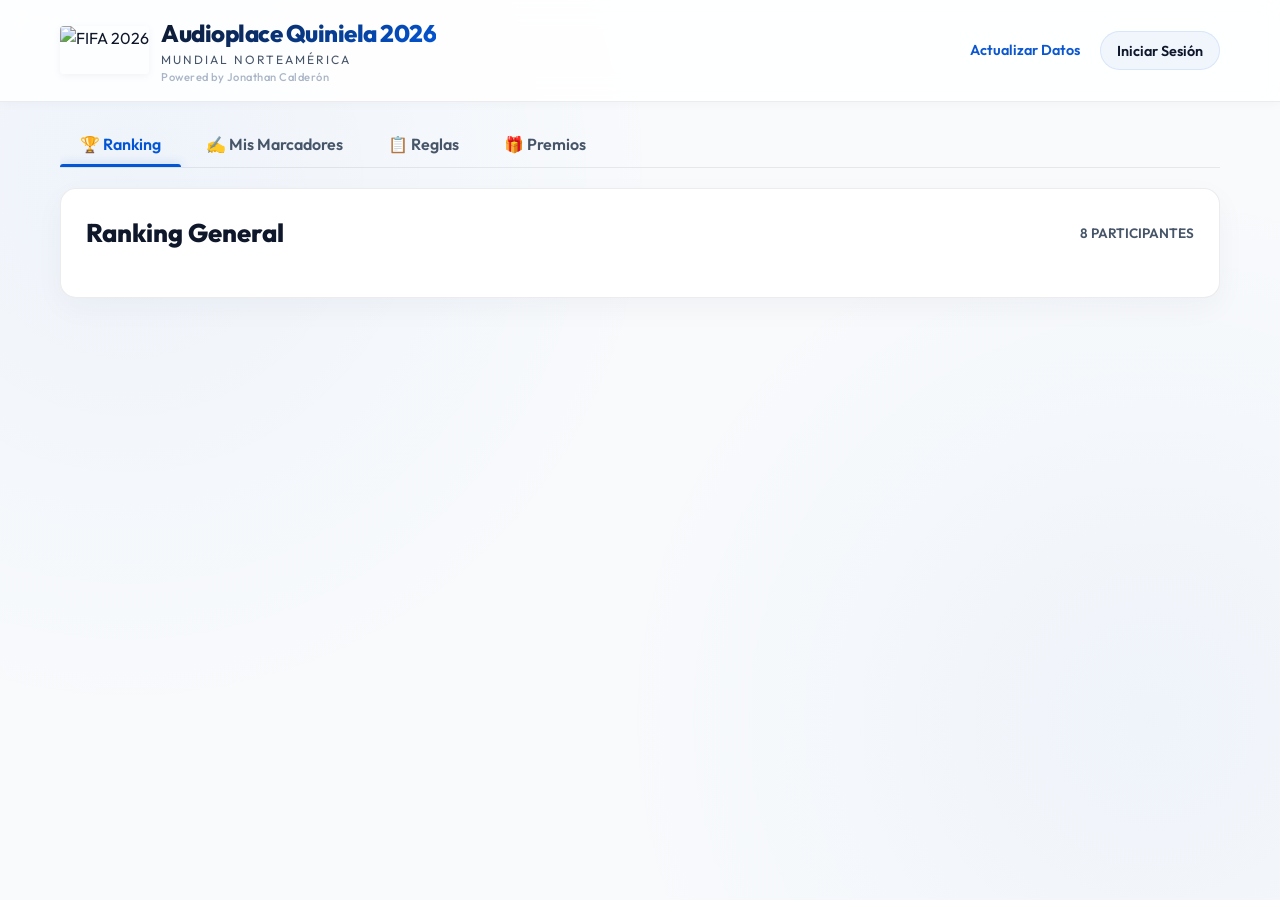
==== commit 7a52e39c: "Update footer text and remove Jairo user from INITIAL_USERS" ====
--- a/index.html
+++ b/index.html
@@ -5,6 +5,7 @@
   <meta name="viewport" content="width=device-width, initial-scale=1.0">
   <title>Audioplace Quiniela 2026 - Ranking General</title>
   <meta name="description" content="Audioplace Quiniela 2026. Ingresa tus pronósticos y compite con amigos. Ranking privado con resultados en tiempo real.">
+  <link rel="icon" type="image/png" href="logo2026.png">
   <link rel="stylesheet" href="style.css">
 </head>
 <body>
@@ -17,7 +18,7 @@
         <div class="logo-text">
           <h1>Audioplace Quiniela 2026</h1>
           <p style="margin: 0;">Mundial Norteamérica</p>
-          <span style="font-size: 0.7rem; color: var(--text-muted); display: block; font-weight: 500; opacity: 0.8; letter-spacing: 0.5px;">Powered by Jocalderon</span>
+          <span style="font-size: 0.7rem; color: var(--text-muted); display: block; font-weight: 500; opacity: 0.8; letter-spacing: 0.5px;">Powered by Jonathan Calderón</span>
         </div>
       </div>
       
@@ -53,7 +54,7 @@
       <button class="tab-link" id="groupStageTabLink" onclick="switchTab('groupStage')" style="display: none;">📊 Grupos y Fixture</button>
       <button class="tab-link" onclick="switchTab('rules')">📋 Reglas</button>
       <button class="tab-link" id="premiosTabLink" onclick="switchTab('premios')">🎁 Premios</button>
-      <button class="tab-link" onclick="window.location.href='admin.html'">⚙️ Admin</button>
+      <button class="tab-link" id="adminTabLink" onclick="window.location.href='admin.html'" style="display: none;">⚙️ Admin</button>
     </nav>
 
     <!-- PESTAÑA: Leaderboard -->
@@ -121,9 +122,8 @@
           </div>
           
           <div class="filter-group" id="predictionFilterButtons">
-            <button class="btn-filter active" onclick="setPredictionStatusFilter('All', this)">Todos</button>
-            <button class="btn-filter" onclick="setPredictionStatusFilter('Pending', this)">Pendientes</button>
-            <button class="btn-filter" onclick="setPredictionStatusFilter('Completed', this)">Jugados</button>
+            <button class="btn-filter active" onclick="setPredictionStatusTab('pending', this)">Pendientes</button>
+            <button class="btn-filter" onclick="setPredictionStatusTab('completed', this)">Finalizados</button>
           </div>
         </div>
 
@@ -314,34 +314,16 @@
         <button class="modal-close" onclick="closeModal('loginModal')">✕</button>
       </div>
       <div class="modal-body" style="display: flex; flex-direction: column; gap: 15px;">
-        <p style="color: var(--text-light); font-size: 0.95rem;">Ingresa tu usuario y tu código privado para acceder a tus pronósticos.</p>
+        <p style="color: var(--text-light); font-size: 0.95rem;">Ingresa tu correo y contraseña para acceder a tus pronósticos.</p>
         
         <div>
-          <label class="filter-label">Usuario</label>
-          <input type="text" id="loginUsername" class="input-select" placeholder="Ej: Ángel" autocomplete="off">
+          <label class="filter-label">Correo</label>
+          <input type="email" id="loginEmail" class="input-select" placeholder="tu-correo@email.com" autocomplete="email">
         </div>
         
         <div>
-          <label class="filter-label">PIN (Código Privado)</label>
-          <input type="password" id="loginPin" class="input-select" placeholder="Ej: 1234" readonly style="background: var(--bg-primary);">
-        </div>
-        
-        <!-- Tablero Numérico Premium -->
-        <div class="pinpad-container" style="margin-top: 5px; margin-bottom: 5px;">
-          <div class="pinpad-grid" style="display: grid; grid-template-columns: repeat(3, 1fr); gap: 10px;">
-            <button type="button" class="pinpad-btn" onclick="pressPinKey('1')">1</button>
-            <button type="button" class="pinpad-btn" onclick="pressPinKey('2')">2</button>
-            <button type="button" class="pinpad-btn" onclick="pressPinKey('3')">3</button>
-            <button type="button" class="pinpad-btn" onclick="pressPinKey('4')">4</button>
-            <button type="button" class="pinpad-btn" onclick="pressPinKey('5')">5</button>
-            <button type="button" class="pinpad-btn" onclick="pressPinKey('6')">6</button>
-            <button type="button" class="pinpad-btn" onclick="pressPinKey('7')">7</button>
-            <button type="button" class="pinpad-btn" onclick="pressPinKey('8')">8</button>
-            <button type="button" class="pinpad-btn" onclick="pressPinKey('9')">9</button>
-            <button type="button" class="pinpad-btn action" onclick="pressPinKey('clear')" style="color: var(--accent-red); font-weight: 700;">C</button>
-            <button type="button" class="pinpad-btn" onclick="pressPinKey('0')">0</button>
-            <button type="button" class="pinpad-btn action" onclick="pressPinKey('backspace')">⌫</button>
-          </div>
+          <label class="filter-label">Contraseña</label>
+          <input type="password" id="loginPassword" class="input-select" placeholder="Tu contraseña" autocomplete="current-password">
         </div>
         
         <button class="btn-primary" onclick="loginUser()" style="width: 100%; padding: 12px; margin-top: 10px;">Ingresar</button>
@@ -361,7 +343,12 @@
         <button class="modal-close" onclick="closeModal('registerUserModal')">✕</button>
       </div>
       <div class="modal-body" style="display: flex; flex-direction: column; gap: 15px;">
-        <p style="color: var(--text-light); font-size: 0.95rem;">Si tu nombre ya estaba en el ranking, escríbelo igual y establece tu propio código privado.</p>
+        <p style="color: var(--text-light); font-size: 0.95rem;">Crea tu cuenta con correo, contraseña y nombre visible en el ranking.</p>
+
+        <div>
+          <label class="filter-label">Correo</label>
+          <input type="email" id="newUserEmail" class="input-select" placeholder="tu-correo@email.com" autocomplete="email">
+        </div>
         
         <div>
           <label class="filter-label">Nombre (Público)</label>
@@ -369,26 +356,8 @@
         </div>
 
         <div>
-          <label class="filter-label">PIN Privado (Solo tú lo sabrás)</label>
-          <input type="password" id="newUserPin" class="input-select" placeholder="Ej: 1234" readonly style="background: var(--bg-primary);">
-        </div>
-        
-        <!-- Tablero Numérico para Registro -->
-        <div class="pinpad-container" style="margin-top: 5px; margin-bottom: 5px;">
-          <div class="pinpad-grid" style="display: grid; grid-template-columns: repeat(3, 1fr); gap: 10px;">
-            <button type="button" class="pinpad-btn" onclick="pressRegisterPinKey('1')">1</button>
-            <button type="button" class="pinpad-btn" onclick="pressRegisterPinKey('2')">2</button>
-            <button type="button" class="pinpad-btn" onclick="pressRegisterPinKey('3')">3</button>
-            <button type="button" class="pinpad-btn" onclick="pressRegisterPinKey('4')">4</button>
-            <button type="button" class="pinpad-btn" onclick="pressRegisterPinKey('5')">5</button>
-            <button type="button" class="pinpad-btn" onclick="pressRegisterPinKey('6')">6</button>
-            <button type="button" class="pinpad-btn" onclick="pressRegisterPinKey('7')">7</button>
-            <button type="button" class="pinpad-btn" onclick="pressRegisterPinKey('8')">8</button>
-            <button type="button" class="pinpad-btn" onclick="pressRegisterPinKey('9')">9</button>
-            <button type="button" class="pinpad-btn action" onclick="pressRegisterPinKey('clear')" style="color: var(--accent-red); font-weight: 700;">C</button>
-            <button type="button" class="pinpad-btn" onclick="pressRegisterPinKey('0')">0</button>
-            <button type="button" class="pinpad-btn action" onclick="pressRegisterPinKey('backspace')">⌫</button>
-          </div>
+          <label class="filter-label">Contraseña</label>
+          <input type="password" id="newUserPassword" class="input-select" placeholder="Mínimo 6 caracteres" autocomplete="new-password">
         </div>
       </div>
       <div class="form-group" style="display: none;">
@@ -501,7 +470,12 @@
     </div>
   </div>
 
-  <script src="data.js?v=6"></script>
-  <script src="app.js?v=6"></script>
+  <script src="https://www.gstatic.com/firebasejs/10.12.5/firebase-app-compat.js"></script>
+  <script src="https://www.gstatic.com/firebasejs/10.12.5/firebase-auth-compat.js"></script>
+  <script src="https://www.gstatic.com/firebasejs/10.12.5/firebase-firestore-compat.js"></script>
+  <script src="ascalckasncaslcknaslck.js"></script>
+  <script src="firebase-init.js"></script>
+  <script src="data.js?v=7"></script>
+  <script src="app.js?v=7"></script>
 </body>
 </html>
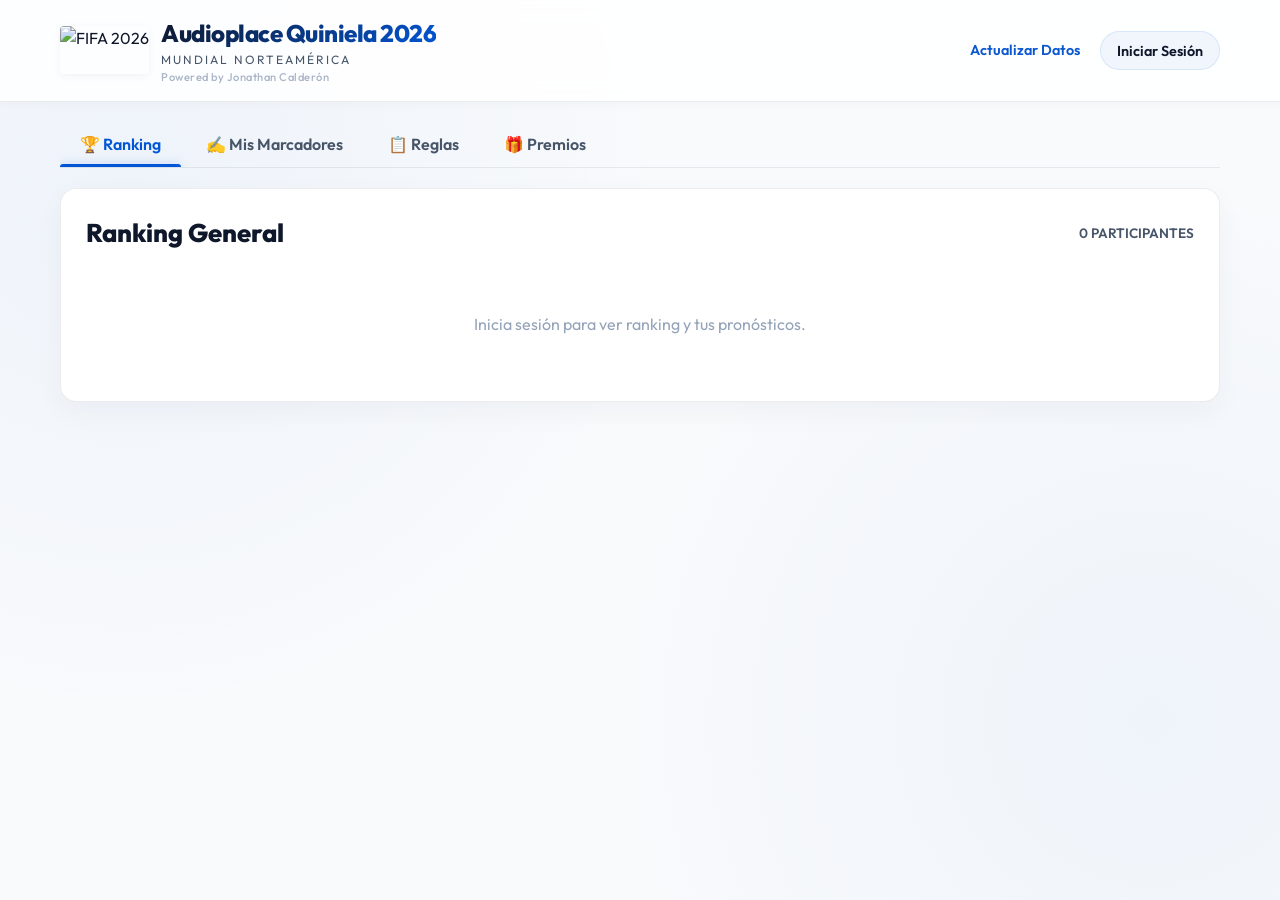
==== commit e89df054: "feat: add knockout stage editing functionality in admin panel, including new UI elements for team ed" ====
--- a/index.html
+++ b/index.html
@@ -5,7 +5,14 @@
   <meta name="viewport" content="width=device-width, initial-scale=1.0">
   <title>Audioplace Quiniela 2026 - Ranking General</title>
   <meta name="description" content="Audioplace Quiniela 2026. Ingresa tus pronósticos y compite con amigos. Ranking privado con resultados en tiempo real.">
+  <meta name="theme-color" content="#0256d6">
+  <meta name="mobile-web-app-capable" content="yes">
+  <meta name="apple-mobile-web-app-capable" content="yes">
+  <meta name="apple-mobile-web-app-status-bar-style" content="default">
+  <meta name="apple-mobile-web-app-title" content="Quiniela">
   <link rel="icon" type="image/png" href="logo2026.png">
+  <link rel="apple-touch-icon" href="logo2026.png">
+  <link rel="manifest" href="manifest.webmanifest">
   <link rel="stylesheet" href="style.css">
 </head>
 <body>
@@ -23,6 +30,16 @@
       </div>
       
       <div class="user-controls" style="display: flex; gap: 10px; align-items: center;">
+        <button
+          id="pwaInstallBtn"
+          type="button"
+          class="btn btn-outline"
+          style="display: none; border-color: var(--accent-soccer); color: var(--accent-soccer); padding: 5px 12px; font-size: 0.85rem; font-weight: 600; align-items: center; gap: 6px;"
+          onclick="installQuinielaApp()"
+          title="Instalar app en tu dispositivo"
+        >
+          📲 Instalar
+        </button>
         <button class="btn btn-outline" style="border: none; background: transparent; color: var(--accent-blue); padding: 5px 10px;" onclick="syncLiveResults()" title="Sincronizar Resultados con Internet">
           <span id="syncBtnText" style="font-size: 0.9rem; font-weight: 600;">Actualizar Datos</span>
         </button>
@@ -52,6 +69,7 @@
       <button class="tab-link active" onclick="switchTab('leaderboard')">🏆 Ranking</button>
       <button class="tab-link" onclick="switchTab('predictions')">✍️ Mis Marcadores</button>
       <button class="tab-link" id="groupStageTabLink" onclick="switchTab('groupStage')" style="display: none;">📊 Grupos y Fixture</button>
+      <button class="tab-link" id="eliminationsTabLink" onclick="switchTab('eliminations')" style="display: none;">📊 Eliminatorias</button>
       <button class="tab-link" onclick="switchTab('rules')">📋 Reglas</button>
       <button class="tab-link" id="premiosTabLink" onclick="switchTab('premios')">🎁 Premios</button>
       <button class="tab-link" id="adminTabLink" onclick="window.location.href='admin.html'" style="display: none;">⚙️ Admin</button>
@@ -79,7 +97,7 @@
             📋 Normas de Registro de Marcadores:
           </h4>
           <ol style="margin: 0; padding-left: 20px; display: flex; flex-direction: column; gap: 10px; font-size: 0.9rem; line-height: 1.5; color: var(--text-secondary);">
-            <li><strong>Límite de Tiempo:</strong> Tendrás oportunidad de registrar o modificar tu pronóstico hasta <strong>exactamente 1 hora antes</strong> de la hora programada para el inicio de cada encuentro. Pasado este límite, el partido se bloqueará automáticamente y quedará registrado de forma definitiva como "Sin Pronosticar" (0 puntos).</li>
+            <li><strong>Límite de Tiempo:</strong> Tendrás oportunidad de registrar o modificar tu pronóstico hasta <strong>cinco (5) minutos antes</strong> del inicio oficial programado de cada encuentro. Pasado este límite, el sistema bloqueará el partido automáticamente y, si no registraste marcador, quedará como "Sin Pronosticar" (0 puntos).</li>
             <li><strong>Bloqueo Definitivo de Edición:</strong> Debes analizar minuciosamente el marcador antes de ingresarlo. Una vez que hagas clic en el botón "Guardar Pronóstico" y confirmes tu selección, <strong>el marcador no podrá volver a ser editado ni modificado</strong> bajo ninguna circunstancia.</li>
           </ol>
         </div>
@@ -194,6 +212,20 @@
             <h3>Partidos del Grupo</h3>
           </div>
           <div class="group-matches-list" id="groupMatchesList" style="display: flex; flex-direction: column; gap: 12px;">
+            <!-- Dinámico en JS -->
+          </div>
+        </div>
+      </div>
+    </section>
+
+    <!-- PESTAÑA: Eliminatorias -->
+    <section id="eliminations" class="tab-content">
+      <div class="eliminations-page">
+        <div class="eliminations-header">
+          <h2>Bracket de Eliminatorias</h2>
+        </div>
+        <div class="bracket-scroll">
+          <div class="bracket-board" id="eliminationsBracketBoard">
             <!-- Dinámico en JS -->
           </div>
         </div>
@@ -273,10 +305,10 @@
           <div style="background: var(--bg-primary); border: 1px solid var(--border-color); border-radius: var(--radius-md); padding: 25px;">
             <div style="display: flex; align-items: center; gap: 12px; margin-bottom: 12px;">
               <span style="background: var(--accent-soccer); color: #fff; width: 32px; height: 32px; border-radius: 50%; display: flex; align-items: center; justify-content: center; font-weight: 800; font-size: 0.95rem;">2</span>
-              <h3 style="font-size: 1.3rem; font-weight: 700; margin: 0; color: var(--text-primary);">Límite para el Registro de Pronósticos (1 Hora Antes)</h3>
+              <h3 style="font-size: 1.3rem; font-weight: 700; margin: 0; color: var(--text-primary);">Límite para el Registro de Pronósticos (5 Min Antes)</h3>
             </div>
             <p style="color: var(--text-secondary); font-size: 0.95rem; line-height: 1.6; margin: 0;">
-              El plazo límite para la inserción o modificación de cualquier pronóstico vencerá de forma improrrogable <strong>una (1) hora antes del inicio oficial programado</strong> de cada encuentro. Transcurrido dicho tiempo, el sistema bloqueará los controles de acceso del partido automáticamente. Si no se registra ningún marcador dentro del término establecido, el partido se calificará como <strong>"Sin Pronosticar" (0 puntos)</strong>.
+              El plazo límite para la inserción o modificación de cualquier pronóstico vencerá de forma improrrogable <strong>cinco (5) minutos antes del inicio oficial programado</strong> de cada encuentro. Transcurrido dicho tiempo, el sistema bloqueará los controles de acceso del partido automáticamente. Si no se registra ningún marcador dentro del término establecido, el partido se calificará como <strong>"Sin Pronosticar" (0 puntos)</strong>.
             </p>
           </div>
 
@@ -314,11 +346,11 @@
         <button class="modal-close" onclick="closeModal('loginModal')">✕</button>
       </div>
       <div class="modal-body" style="display: flex; flex-direction: column; gap: 15px;">
-        <p style="color: var(--text-light); font-size: 0.95rem;">Ingresa tu correo y contraseña para acceder a tus pronósticos.</p>
+        <p style="color: var(--text-light); font-size: 0.95rem;">Ingresa tu usuario y contraseña para acceder a tus pronósticos.</p>
         
         <div>
-          <label class="filter-label">Correo</label>
-          <input type="email" id="loginEmail" class="input-select" placeholder="tu-correo@email.com" autocomplete="email">
+          <label class="filter-label">Usuario</label>
+          <input type="text" id="loginUsername" class="input-select" placeholder="ej: angel" autocomplete="username">
         </div>
         
         <div>
@@ -327,57 +359,6 @@
         </div>
         
         <button class="btn-primary" onclick="loginUser()" style="width: 100%; padding: 12px; margin-top: 10px;">Ingresar</button>
-        
-        <div style="text-align: center; margin-top: 15px;">
-          <a href="#" onclick="openRegisterUserFromLogin()" style="color: var(--accent-soccer); text-decoration: none; font-weight: 500;">¿Eres nuevo? Crea tu usuario aquí</a>
-        </div>
-      </div>
-    </div>
-  </div>
-
-  <!-- MODAL: REGISTRO DE USUARIO -->
-  <div class="modal-overlay" id="registerUserModal">
-    <div class="modal-content" style="max-width: 400px;">
-      <div class="modal-header">
-        <h3 class="modal-title">Nuevo Usuario</h3>
-        <button class="modal-close" onclick="closeModal('registerUserModal')">✕</button>
-      </div>
-      <div class="modal-body" style="display: flex; flex-direction: column; gap: 15px;">
-        <p style="color: var(--text-light); font-size: 0.95rem;">Crea tu cuenta con correo, contraseña y nombre visible en el ranking.</p>
-
-        <div>
-          <label class="filter-label">Correo</label>
-          <input type="email" id="newUserEmail" class="input-select" placeholder="tu-correo@email.com" autocomplete="email">
-        </div>
-        
-        <div>
-          <label class="filter-label">Nombre (Público)</label>
-          <input type="text" id="newUsername" class="input-select" placeholder="Tu nombre" autocomplete="off">
-        </div>
-
-        <div>
-          <label class="filter-label">Contraseña</label>
-          <input type="password" id="newUserPassword" class="input-select" placeholder="Mínimo 6 caracteres" autocomplete="new-password">
-        </div>
-      </div>
-      <div class="form-group" style="display: none;">
-        <label>Elige tu Avatar Emoji</label>
-        <div class="avatar-grid">
-          <div class="avatar-option selected" onclick="selectAvatar('⚽', this)">⚽</div>
-          <div class="avatar-option" onclick="selectAvatar('🏆', this)">🏆</div>
-          <div class="avatar-option" onclick="selectAvatar('🌟', this)">🌟</div>
-          <div class="avatar-option" onclick="selectAvatar('🔥', this)">🔥</div>
-          <div class="avatar-option" onclick="selectAvatar('🦖', this)">🦖</div>
-          <div class="avatar-option" onclick="selectAvatar('🦁', this)">🦁</div>
-          <div class="avatar-option" onclick="selectAvatar('🌮', this)">🌮</div>
-          <div class="avatar-option" onclick="selectAvatar('⚡', this)">⚡</div>
-          <div class="avatar-option" onclick="selectAvatar('😎', this)">😎</div>
-          <div class="avatar-option" onclick="selectAvatar('🎮', this)">🎮</div>
-        </div>
-      </div>
-      <div style="margin-top: 20px; display: flex; justify-content: flex-end; gap: 10px;">
-        <button class="btn btn-outline" onclick="closeModal('registerUserModal')">Cancelar</button>
-        <button class="btn btn-primary" onclick="registerUser()">Registrar e Ingresar</button>
       </div>
     </div>
   </div>
@@ -470,12 +451,9 @@
     </div>
   </div>
 
-  <script src="https://www.gstatic.com/firebasejs/10.12.5/firebase-app-compat.js"></script>
-  <script src="https://www.gstatic.com/firebasejs/10.12.5/firebase-auth-compat.js"></script>
-  <script src="https://www.gstatic.com/firebasejs/10.12.5/firebase-firestore-compat.js"></script>
-  <script src="ascalckasncaslcknaslck.js"></script>
-  <script src="firebase-init.js"></script>
-  <script src="data.js?v=7"></script>
-  <script src="app.js?v=7"></script>
+  <script src="pwa.js?v=1"></script>
+  <script src="api-client.js?v=1"></script>
+  <script src="data.js?v=8"></script>
+  <script src="app.js?v=8"></script>
 </body>
 </html>
--- a/style.css
+++ b/style.css
@@ -1384,6 +1384,176 @@
   }
 }
 
+/* Bracket de eliminatorias */
+.eliminations-page {
+  margin-top: 24px;
+}
+
+.eliminations-header h2 {
+  margin: 0 0 14px;
+  font-size: 1.4rem;
+}
+
+.bracket-scroll {
+  overflow-x: auto;
+  padding-bottom: 8px;
+}
+
+.bracket-board {
+  min-width: 2000px;
+  display: grid;
+  grid-template-columns: 1fr auto 1fr;
+  gap: 26px;
+  align-items: start;
+}
+
+.bracket-side {
+  display: grid;
+  grid-template-columns: repeat(4, minmax(180px, 220px));
+  gap: 14px;
+}
+
+.bracket-side-right {
+  justify-content: end;
+}
+
+.knockout-column h3 {
+  font-size: 0.78rem;
+  margin: 0 0 10px;
+  color: var(--text-secondary);
+}
+
+.knockout-column-body {
+  display: flex;
+  flex-direction: column;
+}
+
+.knockout-r32 .knockout-column-body { gap: 10px; }
+.knockout-r16 .knockout-column-body { padding-top: 28px; gap: 52px; }
+.knockout-qf .knockout-column-body { padding-top: 70px; gap: 150px; }
+.knockout-sf .knockout-column-body { padding-top: 172px; gap: 0; }
+
+.knockout-match {
+  border: 1px solid var(--border-color);
+  border-radius: 8px;
+  background: var(--bg-card);
+  padding: 8px;
+}
+
+.knockout-match-top {
+  display: flex;
+  justify-content: space-between;
+  align-items: center;
+  margin-bottom: 6px;
+}
+
+.knockout-date {
+  font-size: 0.68rem;
+  color: var(--text-muted);
+}
+
+.knockout-id {
+  font-size: 0.68rem;
+  font-weight: 700;
+  color: var(--text-secondary);
+}
+
+.knockout-team-row {
+  display: grid;
+  grid-template-columns: minmax(0, 1fr) auto;
+  align-items: center;
+  gap: 6px;
+  border: 1px solid rgba(148, 163, 184, 0.28);
+  border-radius: 6px;
+  padding: 4px 6px;
+}
+
+.knockout-team-row + .knockout-team-row {
+  margin-top: 4px;
+}
+
+.knockout-team-identity {
+  display: inline-flex;
+  align-items: center;
+  gap: 6px;
+  min-width: 0;
+}
+
+.knockout-team-name {
+  font-size: 0.72rem;
+  font-weight: 600;
+  color: var(--text-primary);
+  white-space: nowrap;
+  overflow: hidden;
+  text-overflow: ellipsis;
+}
+
+.knockout-flag {
+  width: 18px;
+  height: 12px;
+  object-fit: cover;
+  border-radius: 2px;
+  border: 1px solid rgba(148, 163, 184, 0.35);
+  flex-shrink: 0;
+}
+
+.knockout-team-score {
+  min-width: 14px;
+  text-align: right;
+  font-size: 0.74rem;
+  font-weight: 700;
+  color: var(--text-secondary);
+}
+
+.bracket-center {
+  width: 260px;
+  padding-top: 190px;
+}
+
+.center-column h3 {
+  font-size: 0.95rem;
+  margin-bottom: 10px;
+  text-align: center;
+}
+
+.third-place-column {
+  margin-top: 58px;
+}
+
+@media (max-width: 768px) {
+  .bracket-board {
+    min-width: 1680px;
+  }
+
+  .bracket-side {
+    grid-template-columns: repeat(4, minmax(160px, 190px));
+  }
+
+  .bracket-center {
+    width: 220px;
+    padding-top: 190px;
+  }
+}
+
+@media (max-width: 580px) {
+  .bracket-board {
+    min-width: 1480px;
+  }
+
+  .knockout-date,
+  .knockout-id {
+    font-size: 0.62rem;
+  }
+
+  .knockout-team-name {
+    font-size: 0.66rem;
+  }
+
+  .knockout-team-score {
+    font-size: 0.68rem;
+  }
+}
+
 /* Premios Premium card styles hover effects */
 .prize-card:hover {
   transform: translateY(-5px);
